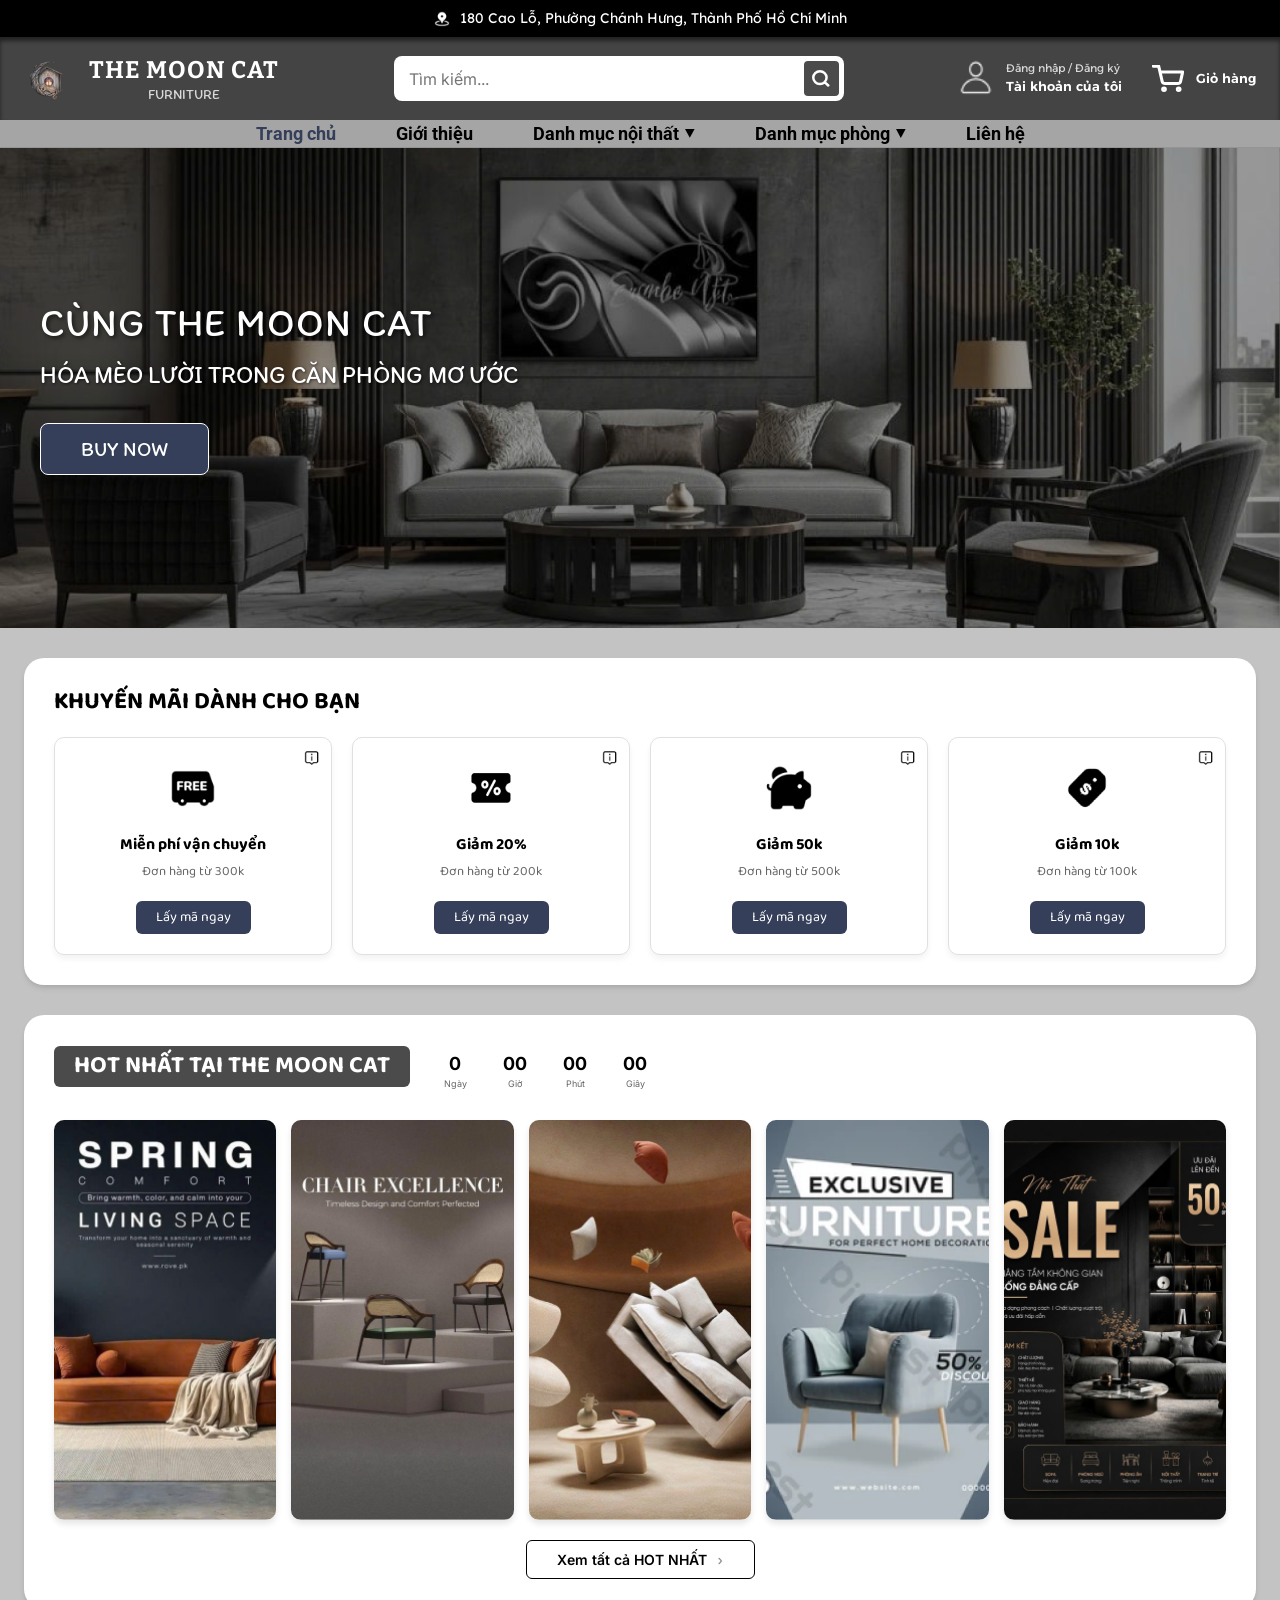
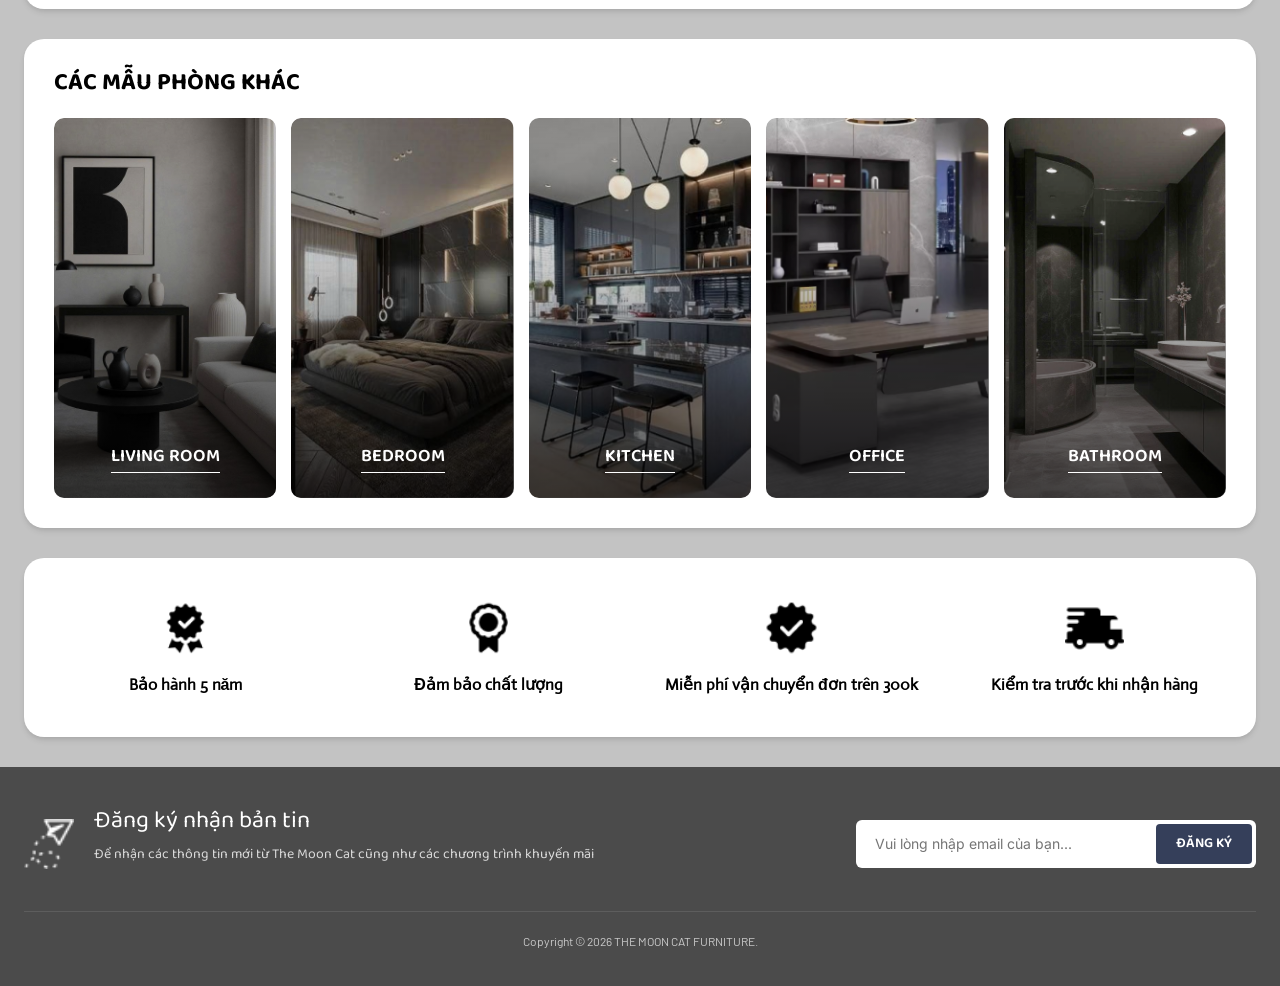
==== index.html @ 94c64405 "update" ====
<!DOCTYPE html>
<html lang="en">

<head>
    <meta charset="UTF-8">
    <meta name="viewport" content="width=device-width, initial-scale=1.0">
    <title>The Moon Cat Furniture</title>
    <link href="https://fonts.googleapis.com/css?family=Inter|Roboto&display=swap" rel="stylesheet">

    <link href="css/bootstrap.min.css" rel="stylesheet">
    <link rel="stylesheet" href="css/style.css">
    <link rel="stylesheet" href="css/desktop.css" media="screen and (min-width: 601px)">
    <link rel="stylesheet" href="css/mobile.css" media="screen and (max-width: 600px)">
</head>

<body>
    <!-- Thanh địa chỉ trên cùng -->
    <div class="top-bar" id="top-bar">
        <div class="container">
            <img src="images/place-marker-81.png" alt="location">
            <span>180 Cao Lỗ, Phường Chánh Hưng, Thành Phố Hồ Chí Minh</span>
        </div>
    </div>
    <!-- Header -->
    <header class="header" id="header">
        <div class="container header-wrap">
            <a href="index.html" class="logo" id="logo-link">
                <img src="images/logo-84.png" alt="The Moon Cat Furniture Logo">
                <div class="logo-text">
                    <span class="brand-name">THE MOON CAT</span>
                    <span class="brand-sub">FURNITURE</span>
                </div>
            </a>
            <!-- Thanh tìm kiếm -->
            <div class="search-bar" id="search-bar">
                <input type="text" placeholder="Tìm kiếm...">
                <button type="submit" aria-label="Search">
                    <img src="images/icon-94.svg" alt="search">
                </button>
            </div>
            <!-- Khối chức năng (Tài khoản & Giỏ hàng) -->
            <div class="header-actions">
                <!-- Tài khoản -->
                <a href="account.html" class="action-item user-btn" id="account-link">
                    <img src="images/user-99.png" alt="user">
                    <div class="action-text">
                        <span class="sub-text">Đăng nhập / Đăng ký</span>
                        <span class="main-text">Tài khoản của tôi</span>
                    </div>
                </a>
                <!-- Giỏ hàng -->
                <a href="shoppingCart.html" class="action-item cart-btn" id="cart-link">
                    <div class="cart-icon-wrap">
                        <img src="images/icon-105.svg" alt="cart">
                    </div>
                    <div class="action-text">
                        <span class="main-text">Giỏ hàng</span>
                    </div>
                </a>
            </div>
        </div>
    </header>

    <!-- Menu -->
    <nav class="nav-bar" id="nav-bar">
        <div class="container nav-wrap">
            <button class="menu-toggle d-md-none" type="button" data-bs-toggle="collapse" data-bs-target="#mainNavMenu">
                <span class="bar"></span>
                <span class="bar"></span>
                <span class="bar"></span>
            </button>

            <div class="collapse navbar-collapse" id="mainNavMenu">
                <ul class="nav-links">
                    <li><a href="index.html" class="active">Trang chủ</a></li>
                    <li><a href="aboutUs.html">Giới thiệu</a></li>

                    <li class="has-dropdown">
                        <a href="#">Danh mục nội thất <img src="images/polygon-1-156.svg" alt="arrow"
                                class="arrow-icon"></a>
                        <ul class="dropdown-menu">
                            <li><a href="product-Lamp.html">Đèn trang trí</a></li>
                            <li><a href="product-Lamp.html">Bàn ghế & Sofa</a></li>
                            <li><a href="product-Lamp.html">Giường ngủ</a></li>
                            <li><a href="product-Lamp.html">Tủ quần áo</a></li>
                        </ul>
                    </li>

                    <li class="has-dropdown">
                        <a href="#">Danh mục phòng <img src="images/polygon-2-158.svg" alt="arrow"
                                class="arrow-icon"></a>
                        <ul class="dropdown-menu">
                            <li><a href="livingroom.html">Phòng khách</a></li>
                            <li><a href="bedroom.html">Phòng ngủ</a></li>
                            <li><a href="kitchen.html">Phòng bếp</a></li>
                        </ul>
                    </li>
                    <li><a href="contactUs.html">Liên hệ</a></li>
                </ul>
            </div>
        </div>
    </nav>

    <!-- Main Content -->
    <main>
        <!-- Hero Banner -->
        <section class="hero-banner" id="hero-banner">
            <img src="images/image-34.png" alt="Cozy Living Room Banner" class="hero-img">
            <div class="hero-overlay">
                <div class="hero-content">
                    <h1>CÙNG THE MOON CAT</h1>
                    <p>HÓA MÈO LƯỜI TRONG CĂN PHÒNG MƠ ƯỚC</p>
                    <a href="livingroom.html" class="buy-btn">BUY NOW</a>
                </div>
            </div>
        </section>

        <div class="container">
            <!-- Danh sách vourcher -->
            <section class="vouchers-section" id="vouchers-section">
                <h2 class="section-title">KHUYẾN MÃI DÀNH CHO BẠN</h2>
                <div class="vouchers-grid">
                    <!-- Voucher 1 -->
                    <div class="voucher-card">
                        <img src="images/info-popup-50.png" alt="info" class="voucher-info-icon">
                        <div class="voucher-icon-wrap">
                            <img src="images/free-shipping-53.png" alt="Free Shipping">
                        </div>
                        <span class="voucher-title">Miễn phí vận chuyển</span>
                        <span class="voucher-desc">Đơn hàng từ 300k</span>
                        <button class="voucher-btn">Lấy mã ngay</button>
                    </div>
                    <!-- Voucher 2 -->
                    <div class="voucher-card">
                        <img src="images/info-popup-66.png" alt="info" class="voucher-info-icon">
                        <div class="voucher-icon-wrap">
                            <img src="images/voucher-69.png" alt="Voucher 20%">
                        </div>
                        <span class="voucher-title">Giảm 20%</span>
                        <span class="voucher-desc">Đơn hàng từ 200k</span>
                        <button class="voucher-btn">Lấy mã ngay</button>
                    </div>
                    <!-- Voucher 3 -->
                    <div class="voucher-card">
                        <img src="images/info-popup-58.png" alt="info" class="voucher-info-icon">
                        <div class="voucher-icon-wrap">
                            <img src="images/money-box-61.png" alt="Voucher 50k">
                        </div>
                        <span class="voucher-title">Giảm 50k</span>
                        <span class="voucher-desc">Đơn hàng từ 500k</span>
                        <button class="voucher-btn">Lấy mã ngay</button>
                    </div>
                    <!-- Voucher 4 -->
                    <div class="voucher-card">
                        <img src="images/info-popup-74.png" alt="info" class="voucher-info-icon">
                        <div class="voucher-icon-wrap">
                            <img src="images/price-tag-usd-77.png" alt="Voucher 10k">
                        </div>
                        <span class="voucher-title">Giảm 10k</span>
                        <span class="voucher-desc">Đơn hàng từ 100k</span>
                        <button class="voucher-btn">Lấy mã ngay</button>
                    </div>
                </div>
            </section>

            <!-- Danh sách sản phẩm hot -->
            <section class="hot-products-section" id="hot-products-section">
                <div class="hot-products-header">
                    <div class="hot-title-wrap">
                        <h2>HOT NHẤT TẠI THE MOON CAT</h2>
                        <div class="countdown-timer">
                            <div class="countdown-box">
                                <span class="num">0</span>
                                <span class="label">Ngày</span>
                            </div>
                            <div class="countdown-box">
                                <span class="num">00</span>
                                <span class="label">Giờ</span>
                            </div>
                            <div class="countdown-box">
                                <span class="num">00</span>
                                <span class="label">Phút</span>
                            </div>
                            <div class="countdown-box">
                                <span class="num">00</span>
                                <span class="label">Giây</span>
                            </div>
                        </div>
                    </div>
                    <div class="hot-nav-arrows">
                        <img src="images/forward-button-10.png" alt="Prev" class="hot-prev">
                        <img src="images/forward-button-11.png" alt="Next" class="hot-next">
                    </div>
                </div>

                <div class="hot-carousel">
                    <div class="hot-card"><img src="images/image-4.png" alt="Hot Product 1"></div>
                    <div class="hot-card"><img src="images/image-5.png" alt="Hot Product 2"></div>
                    <div class="hot-card"><img src="images/image-6.png" alt="Hot Product 3"></div>
                    <div class="hot-card"><img src="images/image-7.png" alt="Hot Product 4"></div>
                    <div class="hot-card"><img src="images/image-8.png" alt="Hot Product 5"></div>
                </div>

                <a href="livingroom.html" class="xem-tat-ca-btn">
                    Xem tất cả HOT NHẤT <img src="images/chevron-right-31.png" alt="Arrow"
                        style="display:inline; width:8px; vertical-align:middle; margin-left:5px;">
                </a>
            </section>

            <!-- Danh sách ROOM -->
            <section class="rooms-section" id="rooms-section">
                <h2 class="section-title">CÁC MẪU PHÒNG KHÁC</h2>
                <div class="rooms-grid">
                    <a href="livingroom.html" class="room-card">
                        <img src="images/image-119.png" alt="Living Room">
                        <div class="room-overlay"><span>LIVING ROOM</span></div>
                    </a>
                    <a href="livingroom.html" class="room-card">
                        <img src="images/image-122.png" alt="Bedroom">
                        <div class="room-overlay"><span>BEDROOM</span></div>
                    </a>
                    <a href="livingroom.html" class="room-card">
                        <img src="images/image-125.png" alt="Kitchen">
                        <div class="room-overlay"><span>KITCHEN</span></div>
                    </a>
                    <a href="livingroom.html" class="room-card">
                        <img src="images/image-128.png" alt="Office">
                        <div class="room-overlay"><span>OFFICE</span></div>
                    </a>
                    <a href="livingroom.html" class="room-card">
                        <img src="images/image-131.png" alt="Bathroom">
                        <div class="room-overlay"><span>BATHROOM</span></div>
                    </a>
                </div>
            </section>

            <!-- Services Bar -->
            <section class="services-bar" id="services-bar">
                <div class="services-wrap">
                    <div class="service-item">
                        <img src="images/guarantee-137.png" alt="Guarantee">
                        <span>Bảo hành 5 năm</span>
                    </div>
                    <div class="service-item">
                        <img src="images/prize-147.png" alt="Quality">
                        <span>Đảm bảo chất lượng</span>
                    </div>
                    <div class="service-item">
                        <img src="images/approval-140.png" alt="Shipping">
                        <span>Miễn phí vận chuyển đơn trên 300k</span>
                    </div>
                    <div class="service-item">
                        <img src="images/in-transit-144.png" alt="Inspection">
                        <span>Kiểm tra trước khi nhận hàng</span>
                    </div>
                </div>
            </section>
        </div>
    </main>

    <!-- Footer -->
    <footer class="footer" id="footer">
        <div class="container">
            <div class="footer-top">
                <div class="newsletter-info">
                    <img src="images/paper-plane-109.png" alt="Newsletter">
                    <div class="newsletter-text">
                        <h3>Đăng ký nhận bản tin</h3>
                        <p>Để nhận các thông tin mới từ The Moon Cat cũng như các chương trình khuyến mãi</p>
                    </div>
                </div>
                <div class="newsletter-form">
                    <input type="email" placeholder="Vui lòng nhập email của bạn...">
                    <button type="submit">ĐĂNG KÝ</button>
                </div>
            </div>
            <div class="footer-bottom">
                <p>Copyright © 2026 THE MOON CAT FURNITURE.</p>
            </div>
        </div>
    </footer>




    <!-- Liên kết javascript -->
    <script src="js/bootstrap.bundle.min.js"></script>
    <script src="js/script.js"></script>
</body>

</html>
---- css/style.css ----
@import url('https://fonts.googleapis.com/css2?family=ABeeZee&family=Actor&family=Alexandria&family=Baloo+2:wght@400;700&family=Baloo+Bhai+2&family=Barlow&family=Bitter:wght@400;700&family=Inder&family=Inria+Serif:wght@400;700&family=Inter:wght@300;400;600;700&family=Itim&family=Lexend+Deca&family=Playball&family=Poltawski+Nowy:wght@400;500;700&family=Roboto:wght@300;400;700&family=Dancing+Script:wght@400;700&display=swap');

/* Tạo biến toàn cục */
:root { 
  --font-family-baloo-2: 'Baloo 2', sans-serif;
  --font-family-inter: 'Inter', sans-serif;
  --font-family-itim: 'Itim', sans-serif;
  --font-family-lexend-deca: 'Lexend Deca', sans-serif;
  --font-family-cherry-bomb: 'Cherry Bomb', 'Itim', cursive;
  --font-family-bitter: 'Bitter', sans-serif;
  --font-family-abeezee: 'ABeeZee', sans-serif;
  --font-family-alexandria: 'Alexandria', sans-serif;
  --font-family-baloo-bhai-2: 'Baloo Bhai 2', sans-serif;
  --font-family-barlow: 'Barlow', sans-serif;
  --font-family-actor: 'Actor', sans-serif;
  --font-family-roboto: 'Roboto', sans-serif;
  --font-family-inria-serif: 'Inria Serif', sans-serif;
  --font-family-playball: 'Playball', 'Dancing Script', 'Itim', cursive;
  --font-family-poltawski-nowy: 'Poltawski Nowy', 'Inria Serif', serif;
  --font-family-inder: 'Inder', sans-serif;
  --font-family-mv-boli: 'MV Boli', 'Itim', cursive;

    /* Bảng màu nền */
  --bg-main: #c3c3c3;        /* Nền chính của toàn trang */
  --bg-white: #f2f2f2;       /* Nền các khối nội dung, thẻ card */
  --bg-header: #454444;      /* Nền thanh đầu trang */
  --bg-nav: #a5a5a5;         /* Nền thanh menu*/
  --bg-footer: #4b4b4b;      /* Nền chân trang */

  /* Màu chữ */
  --color-white: rgba(255, 255, 255, 1); /* Chữ màu trắng */
  --color-black: rgba(0, 0, 0, 1);       /* Chữ màu đen */
  --color-accent: #353f5a;   /* Màu chữ khi nhấn */
  --color-text: #333333;     /* Màu chữ mặc định */

  /* Độ bo góc */
  --radius-lg: 30px;         /* Bo góc lớn cho các khối bọc ngoài hoặc banner */
  --radius-md: 20px;         /* Bo góc vừa cho các mục sản phẩm */
  --radius-sm: 10px;         /* Bo góc nhỏ cho nút bấm (Button) */

  /* Hiệu ứng đổ bóng */
  --shadow-sm: 0 4px 6px -1px rgba(0, 0, 0, 0.1), 0 2px 4px -1px rgba(0, 0, 0, 0.06);    /* Đổ bóng nhẹ */
  --shadow-md: 0 10px 15px -3px rgba(0, 0, 0, 0.1), 0 4px 6px -2px rgba(0, 0, 0, 0.05);  /* Đổ bóng rõ hơn */
}

/* Cấu hình bố cục toàn cục */
* {
  margin: 0;
  padding: 0;
  box-sizing: border-box;
}

body {
  width: 100%;
  min-height: 100vh;
  overflow-x: hidden;
  font-family: var(--font-family-inter);
  background-color: var(--bg-main);
  color: var(--text-color);
  line-height: 1.5;
}

.container {
  max-width: 1440px;
  margin: 0 auto;
  padding-left: 24px;
  padding-right: 24px;
}

a {
  text-decoration: none;
  color: inherit;
  transition: all 0.3s ease;
}

img {
  max-width: 100%;
  height: auto;
  display: block;
}

button, input, textarea {
  font-family: inherit;
  border: none;
  outline: none;
}
---- css/desktop.css ----
/* ÁP DỤNG CHO MÀN HÌNH MÁY TÍNH (TỪ 601PX TRỞ LÊN) */
    /* Thanh địa chỉ trên cùng */
.top-bar {
    background-color: #000000;
    color: #ffffff;
    padding: 8px 0;
    font-size: 14px;
    font-family: var(--font-family-lexend-deca);
}

.top-bar .container {
    display: flex;
    justify-content: center;
    align-items: center;
    gap: 10px;
}

.top-bar img {
    width: 16px;
    height: auto;
}

    /* Header */
.header {
    background-color: var(--bg-header);
    color: #ffffff;
    padding: 15px 0;
    box-shadow: inset 0px 4px 4px rgba(0, 0, 0, 0.5);
}

.header-wrap {
    display: flex;
    justify-content: space-between;
    align-items: center;
    gap: 20px;
}

.logo {
    display: flex;
    align-items: center;
    gap: 15px;
}

.logo img {
    height: 50px;
    width: auto;
}

.logo-text {
    display: flex;
    flex-direction: column;
}

.brand-name {
    font-family: var(--font-family-bitter);
    font-weight: 700;
    font-size: 24px;
    letter-spacing: 1px;
}

.brand-sub {
    display: block;
    text-align: center;
    font-family: var(--font-family-cherry-bomb);
    font-size: 14px;
    opacity: 0.8;
    margin-top: -4px;
}

    /* Thanh tìm kiếm */
.search-bar {
    display: flex;
    align-items: center;
    background-color: #ffffff;
    border-radius: 8px;
    padding: 2px 5px 2px 15px;
    width: 100%;
    max-width: 450px;
    height: 45px;
}

.search-bar input {
    flex-grow: 1;
    font-size: 16px;
    color: #333333;
}

.search-bar button {
    background-color: #4b4b4b;
    width: 35px;
    height: 35px;
    border-radius: 4px;
    display: flex;
    justify-content: center;
    align-items: center;
    cursor: pointer;
    transition: background-color 0.2s;
}

.search-bar button:hover {
    background-color: #333333;
}

.search-bar button img {
    width: 18px;
}

    /* Khối chức năng (Tài khoản & Giỏ hàng) */
.header-actions {
    display: flex;
    align-items: center;
    gap: 30px;
}

.action-item {
    display: flex;
    align-items: center;
    gap: 12px;
}

.action-item img {
    width: 36px;
    height: auto;
}

.action-text {
    display: flex;
    flex-direction: column;
}

.action-text .sub-text {
    font-family: var(--font-family-alexandria);
    font-size: 11px;
    opacity: 0.8;
}

.action-text .main-text {
    font-family: var(--font-family-alexandria);
    font-weight: 600;
    font-size: 13px;
}

.cart-icon-wrap {
    position: relative;
}

.cart-icon-wrap img {
    width: 32px;
}

    /* Menu */
.menu-toggle {
    display: none !important;
}
.navbar-collapse {
    display: flex !important;
    justify-content: center !important; 
    width: 100%;
}

.nav-bar {
    background-color: var(--bg-nav);
    box-shadow: 0px 4px 4px rgba(0, 0, 0, 0.25);
    border-bottom: 1px solid rgba(0, 0, 0, 0.1);
}

.nav-wrap {
    display: flex;
    justify-content: center; 
    align-items: center;
    padding: 0 !important;
}

.nav-links {
    display: flex !important; 
    flex-direction: row;     
    gap: 60px;                
    list-style: none;
    margin: 0;
    padding: 0;
}

.nav-links li {
    display: flex;
    align-items: center; 
}

.nav-links li a {
    font-family: var(--font-family-roboto);
    font-weight: 700;
    font-size: 18px;
    color: #000000;
    display: flex;
    justify-content: center;
    align-items: center;
    gap: 6px;
    padding: 0;
    text-decoration: none;
}

.nav-links li a:hover, .nav-links li a.active {
    color: var(--color-accent);
}

.arrow-icon {
    width: 10px;
    height: auto;
    transition: transform 0.3s;
}
    /* Menu con */
.dropdown-menu {
    position: absolute;
    top: 100%;
    left: 0;
    background-color: #ffffff;
    box-shadow: 0px 8px 16px rgba(0, 0, 0, 0.15);
    list-style: none;
    min-width: 200px;
    padding: 10px 0;
    margin: 0;
    display: block;
    opacity: 0;
    visibility: hidden;
    transition: all 0.2s ease-in-out;
    z-index: 999;
}

.dropdown-menu li {
    width: 100%;
    border-bottom: none;
}

.dropdown-menu li a {
    font-size: 14px;
    font-weight: 600;
    color: #444444;
    padding: 10px 20px;
    display: block;
    justify-content: flex-start;
}

.dropdown-menu li a:hover {
    background-color: #f5f5f5;
    color: var(--color-accent);
}

.has-dropdown {
    position: relative; 
}

.has-dropdown:hover .dropdown-menu {
    opacity: 1;
    visibility: visible;
    margin-top: 5px;
}

.has-dropdown:hover .arrow-icon {
    transform: rotate(180deg);
}

    /* Dịch vụ */
.services-bar {
  background-color: #ffffff;
  padding: 30px 20px;
  border-radius: var(--radius-md);
  margin-top: 30px;
  margin-bottom: 30px;
  box-shadow: var(--shadow-sm);
}

.services-wrap {
  display: grid;
  grid-template-columns: repeat(4, 1fr);
  gap: 20px;
  text-align: center;
}

.service-item {
  display: flex;
  flex-direction: column;
  align-items: center;
  gap: 15px;
  padding: 10px;
}

.service-item img {
  height: 60px;
  width: auto;
}

.service-item span {
  font-family: var(--font-family-actor);
  font-size: 16px;
  font-weight: 600;
  color: #000000;
}

    /* Footer */
.footer {
  background-color: var(--bg-footer);
  color: #ffffff;
  padding: 40px 0 20px;
  margin-top: auto;
}

.footer-top {
  display: flex;
  justify-content: space-between;
  align-items: center;
  gap: 40px;
  padding-bottom: 30px;
  border-bottom: 1px solid rgba(255, 255, 255, 0.1);
}

.newsletter-info {
  display: flex;
  align-items: center;
  gap: 20px;
  max-width: 60%;
}

.newsletter-info img {
  width: 50px;
  height: auto;
}

.newsletter-text h3 {
  font-family: var(--font-family-baloo-bhai-2);
  font-size: 24px;
  font-weight: normal;
}

.newsletter-text p {
  font-family: var(--font-family-baloo-bhai-2);
  font-size: 14px;
  opacity: 0.8;
}

.newsletter-form {
  display: flex;
  background-color: #ffffff;
  border-radius: 6px;
  padding: 4px;
  width: 100%;
  max-width: 400px;
  height: 48px;
}

.newsletter-form input {
  flex-grow: 1;
  padding-left: 15px;
  font-size: 14px;
  color: #000000;
  border-radius: 4px;
}

.newsletter-form button {
  background-color: var(--color-accent);
  color: #ffffff;
  padding: 0 20px;
  font-family: var(--font-family-baloo-bhai-2);
  font-size: 14px;
  font-weight: 600;
  border-radius: 4px;
  cursor: pointer;
  transition: background-color 0.2s;
}

.newsletter-form button:hover {
  background-color: #262e42;
}

.footer-bottom {
  text-align: center;
  padding-top: 20px;
}

.footer-bottom p {
  font-family: var(--font-family-barlow);
  font-size: 12px;
  opacity: 0.7;
}

.hero-banner {
  position: relative;
  width: 100%;
  height: 480px;
  border-radius: 0;
  overflow: hidden;
  margin-bottom: 30px;
}

.hero-img {
  width: 100%;
  height: 100%;
  object-fit: cover;
}

.hero-overlay {
  position: absolute;
  top: 0;
  left: 0;
  width: 100%;
  height: 100%;
  background: rgba(0, 0, 0, 0.4);
  display: flex;
  align-items: center;
  padding: 40px;
}

.hero-content {
  max-width: 600px;
  color: #ffffff;
}

.hero-content h1 {
  font-family: var(--font-family-mv-boli);
  font-size: 38px;
  font-weight: normal;
  letter-spacing: 1px;
  margin-bottom: 10px;
  text-shadow: 2px 2px 4px rgba(0,0,0,0.6);
}

.hero-content p {
  font-family: var(--font-family-mv-boli);
  font-size: 24px;
  margin-bottom: 30px;
  text-shadow: 1px 1px 3px rgba(0,0,0,0.6);
}

.buy-btn {
  display: inline-block;
  background-color: var(--color-accent);
  color: #ffffff;
  font-family: var(--font-family-itim);
  font-size: 20px;
  padding: 10px 40px;
  border: 1px solid #ffffff;
  border-radius: 8px;
  cursor: pointer;
}

.buy-btn:hover {
  background-color: #262e42;
}

/* Slider buttons */
.slide-prev, .slide-next {
  position: absolute;
  top: 50%;
  transform: translateY(-50%);
  width: 50px;
  height: 50px;
  background: rgba(0, 0, 0, 0.5);
  border-radius: 50%;
  display: flex;
  justify-content: center;
  align-items: center;
  cursor: pointer;
  transition: background 0.3s;
}

.slide-prev:hover, .slide-next:hover {
  background: rgba(0, 0, 0, 0.8);
}

.slide-prev { left: 20px; }
.slide-next { right: 20px; }

.slide-prev img, .slide-next img {
  width: 24px;
}

/* Vouchers section */
.vouchers-section {
  background-color: #ffffff;
  border-radius: var(--radius-md);
  padding: 30px;
  margin-bottom: 30px;
  box-shadow: var(--shadow-sm);
}

.section-title {
  font-family: var(--font-family-baloo-2);
  font-size: 24px;
  font-weight: 700;
  color: #000000;
  margin-bottom: 20px;
}

.vouchers-grid {
  display: grid;
  grid-template-columns: repeat(4, 1fr);
  gap: 20px;
}

.voucher-card {
  background: #ffffff;
  border: 1px solid #e0e0e0;
  border-radius: 10px;
  padding: 20px;
  display: flex;
  flex-direction: column;
  align-items: center;
  text-align: center;
  box-shadow: 0 4px 6px rgba(0,0,0,0.05);
  position: relative;
  transition: transform 0.2s, box-shadow 0.2s;
}

.voucher-card:hover {
  transform: translateY(-5px);
  box-shadow: var(--shadow-md);
}

.voucher-icon-wrap {
  width: 60px;
  height: 60px;
  margin-bottom: 15px;
  display: flex;
  justify-content: center;
  align-items: center;
}

.voucher-icon-wrap img {
  max-height: 100%;
}

.voucher-title {
  font-family: var(--font-family-baloo-2);
  font-weight: 700;
  font-size: 16px;
  color: #000000;
  margin-bottom: 5px;
}

.voucher-desc {
  font-family: var(--font-family-baloo-2);
  font-size: 13px;
  color: #666;
  margin-bottom: 20px;
}

.voucher-btn {
  background-color: var(--color-accent);
  color: #ffffff;
  font-family: var(--font-family-baloo-2);
  font-size: 14px;
  padding: 6px 20px;
  border-radius: 6px;
  cursor: pointer;
  margin-top: auto;
}

.voucher-btn:hover {
  background-color: #262e42;
}

.voucher-info-icon {
  position: absolute;
  top: 10px;
  right: 10px;
  width: 18px;
  cursor: pointer;
}

/* Hot Products Section */
.hot-products-section {
  background-color: #ffffff;
  border-radius: var(--radius-md);
  padding: 30px;
  margin-bottom: 30px;
  box-shadow: var(--shadow-sm);
}

.hot-products-header {
  display: flex;
  justify-content: space-between;
  align-items: center;
  flex-wrap: wrap;
  gap: 15px;
  margin-bottom: 25px;
}

.hot-title-wrap {
  display: flex;
  align-items: center;
  gap: 20px;
  flex-wrap: wrap;
}

.hot-title-wrap h2 {
  font-family: var(--font-family-baloo-2);
  font-size: 24px;
  font-weight: 700;
  color: #ffffff;
  background-color: #4b4b4b;
  padding: 6px 20px;
  border-radius: 6px;
}

/* Countdown Timer */
.countdown-timer {
  display: flex;
  gap: 10px;
}

.countdown-box {
  background-color: #ffffff;
  border: 1px solid var(--text-rgb-195-195-195);
  border-radius: 4px;
  width: 50px;
  height: 50px;
  display: flex;
  flex-direction: column;
  justify-content: center;
  align-items: center;
}

.countdown-box .num {
  font-family: var(--font-family-inter);
  font-weight: 700;
  font-size: 18px;
  color: #000000;
}

.countdown-box .label {
  font-family: var(--font-family-inter);
  font-size: 9px;
  color: #666;
}

.hot-nav-arrows {
  display: flex;
  gap: 10px;
}

.hot-nav-arrows img {
  width: 32px;
  cursor: pointer;
  opacity: 0.8;
}

.hot-nav-arrows img:hover {
  opacity: 1;
}

.hot-carousel {
  display: grid;
  grid-template-columns: repeat(5, 1fr);
  gap: 15px;
  margin-bottom: 20px;
}

.hot-card {
  border-radius: var(--radius-sm);
  overflow: hidden;
  box-shadow: 0 4px 6px rgba(0,0,0,0.1);
  transition: transform 0.3s;
}

.hot-card:hover {
  transform: scale(1.03);
}

.hot-card img {
  width: 100%;
  height: 400px;
  object-fit: cover;
}

.xem-tat-ca-btn {
  display: block;
  width: fit-content;
  margin: 15px auto 0;
  background-color: #ffffff;
  border: 1px solid #000000;
  color: #000000;
  padding: 8px 30px;
  border-radius: 6px;
  font-family: var(--font-family-inter);
  font-size: 14px;
  font-weight: 600;
  text-align: center;
}

.xem-tat-ca-btn:hover {
  background-color: #f2f2f2;
}

/* Rooms Templates Section */
.rooms-section {
  background-color: #ffffff;
  border-radius: var(--radius-md);
  padding: 30px;
  margin-bottom: 30px;
  box-shadow: var(--shadow-sm);
}

.rooms-grid {
  display: grid;
  grid-template-columns: repeat(5, 1fr);
  gap: 15px;
}

.room-card {
  position: relative;
  border-radius: var(--radius-sm);
  overflow: hidden;
  height: 380px;
}

.room-card img {
  width: 100%;
  height: 100%;
  object-fit: cover;
  transition: transform 0.5s;
}

.room-card:hover img {
  transform: scale(1.1);
}

.room-card .room-overlay {
  position: absolute;
  top: 0;
  left: 0;
  width: 100%;
  height: 100%;
  background: linear-gradient(to top, rgba(0,0,0,0.7) 0%, rgba(0,0,0,0.2) 60%, rgba(0,0,0,0) 100%);
  display: flex;
  justify-content: center;
  align-items: flex-end;
  padding-bottom: 25px;
}

.room-card span {
  font-family: var(--font-family-baloo-bhai-2);
  font-weight: 600;
  font-size: 18px;
  color: #ffffff;
  border-bottom: 1px solid #ffffff;
  padding-bottom: 2px;
}


/* ==========================================================================
   ABOUT US PAGE STYLES
   ========================================================================== */

.about-banner {
  background-color: #242424;
  color: #ffffff;
  text-align: center;
  padding: 40px 20px;
  margin-bottom: 30px;
  box-shadow: var(--shadow-sm);
}

.about-banner h1 {
  font-family: var(--font-family-inria-serif);
  font-size: 40px;
  font-weight: 700;
  margin-bottom: 5px;
}

.about-banner p {
  font-family: var(--font-family-playball);
  font-size: 24px;
  opacity: 0.9;
}

/* Common Section Wrapper for pages */
.white-section {
  background-color: #ffffff;
  border-radius: var(--radius-lg);
  padding: 40px;
  margin-bottom: 30px;
  box-shadow: var(--shadow-sm);
}

.section-line-title {
  font-family: var(--font-family-poltawski-nowy);
  font-weight: 500;
  font-size: 28px;
  margin-bottom: 10px;
  color: #000000;
}

.underline-bar {
  height: 5px;
  width: 150px;
  background-color: #242424;
  margin-bottom: 30px;
}

/* Brand Story block */
.story-block {
  display: grid;
  grid-template-columns: 1.2fr 0.8fr;
  gap: 40px;
  align-items: center;
}

.story-text {
  font-family: var(--font-family-poltawski-nowy);
  font-size: 16px;
  line-height: 1.7;
  color: #333333;
  text-align: justify;
}

.story-img img {
  border-radius: 20px;
  box-shadow: var(--shadow-md);
  width: 100%;
}

/* Quote highlight */
.highlight-quote {
  background: rgba(242, 242, 242, 0.95);
  border: 2px solid #242424;
  padding: 25px 40px;
  margin: 30px 0;
  text-align: center;
  border-radius: var(--radius-sm);
}

.highlight-quote p {
  font-family: var(--font-family-playball);
  font-size: 24px;
  color: #000000;
  line-height: 1.4;
}

/* Core Values block */
.values-grid {
  display: grid;
  grid-template-columns: repeat(3, 1fr);
  gap: 25px;
}

.value-card {
  background-color: #f2f2f2;
  border-radius: 15px;
  padding: 30px 20px;
  text-align: justify;
  box-shadow: var(--shadow-sm);
}

.value-card h3 {
  font-family: var(--font-family-poltawski-nowy);
  font-weight: 700;
  font-size: 18px;
  margin-bottom: 15px;
  text-align: center;
}

.value-card p {
  font-family: var(--font-family-poltawski-nowy);
  font-size: 14px;
  line-height: 1.6;
}

/* Inspiring Spaces rows */
.spaces-description {
  font-family: var(--font-family-poltawski-nowy);
  font-size: 16px;
  margin-bottom: 30px;
}

.space-row {
  display: grid;
  grid-template-columns: 1fr 1fr;
  gap: 40px;
  align-items: center;
  margin-bottom: 40px;
}

.space-row:last-child {
  margin-bottom: 0;
}

.space-row.reverse {
  direction: rtl;
}

.space-row.reverse .space-desc-card {
  direction: ltr;
}

.space-desc-card {
  background-color: #f2f2f2;
  border-radius: 15px;
  padding: 30px;
  height: 100%;
  display: flex;
  flex-direction: column;
  justify-content: center;
}

.space-desc-card h3 {
  font-family: var(--font-family-poltawski-nowy);
  font-weight: 700;
  font-size: 20px;
  margin-bottom: 15px;
}

.space-desc-card p {
  font-family: var(--font-family-poltawski-nowy);
  font-size: 14px;
  line-height: 1.6;
}

.space-img img {
  border-radius: 20px;
  width: 100%;
  height: 250px;
  object-fit: cover;
  box-shadow: var(--shadow-sm);
}


/* ==========================================================================
   ACCOUNT PAGE STYLES
   ========================================================================== */

.account-header {
  display: flex;
  flex-direction: column;
  align-items: center;
  margin: 30px 0;
}

.avatar-circle {
  width: 120px;
  height: 120px;
  border-radius: 50%;
  background-color: #ffffff;
  border: 1px solid #757575;
  display: flex;
  justify-content: center;
  align-items: center;
  margin-bottom: 15px;
  overflow: hidden;
  box-shadow: var(--shadow-sm);
}

.avatar-circle img {
  width: 80px;
  height: 80px;
}

.account-username {
  font-family: var(--font-family-poltawski-nowy);
  font-weight: 700;
  font-size: 24px;
  color: #000000;
}

.dashboard-layout {
  display: grid;
  grid-template-columns: 1fr 1fr;
  gap: 30px;
  align-items: start;
}

.dashboard-card {
  background-color: #ffffff;
  border-radius: var(--radius-lg);
  padding: 35px;
  margin-bottom: 30px;
  box-shadow: var(--shadow-sm);
}

.dashboard-card-title {
  font-family: var(--font-family-poltawski-nowy);
  font-weight: 700;
  font-size: 20px;
  color: #000000;
  margin-bottom: 10px;
}

/* Forms in account details */
.account-form-group {
  margin-top: 25px;
}

.account-field {
  display: flex;
  flex-direction: column;
  margin-bottom: 20px;
}

.account-field label {
  font-family: var(--font-family-poltawski-nowy);
  font-size: 16px;
  margin-bottom: 8px;
  color: #000000;
  font-weight: 500;
}

.input-with-icon {
  position: relative;
  display: flex;
  align-items: center;
}

.input-with-icon input {
  width: 100%;
  height: 48px;
  border: 1px solid #4b4b4b;
  border-radius: 15px;
  padding: 0 50px;
  font-size: 16px;
  color: #000;
}

.input-with-icon .field-icon {
  position: absolute;
  left: 15px;
  width: 22px;
}

.input-with-icon .edit-icon {
  position: absolute;
  right: 15px;
  width: 22px;
  cursor: pointer;
}

/* Membership widget */
.rank-widget {
  display: grid;
  grid-template-columns: 1fr 1fr;
  gap: 20px;
  margin-top: 20px;
}

.rank-box, .spend-box {
  background-color: #ffffff;
  border: 1px solid #4b4b4b;
  border-radius: 15px;
  padding: 20px;
  text-align: center;
  display: flex;
  flex-direction: column;
  justify-content: center;
  align-items: center;
}

.rank-box img {
  width: 50px;
  height: auto;
  margin-bottom: 10px;
}

.rank-box span.title, .spend-box span.title {
  font-family: var(--font-family-poltawski-nowy);
  font-size: 14px;
  color: #666;
}

.rank-box span.value {
  font-family: var(--font-family-poltawski-nowy);
  font-weight: 700;
  font-size: 20px;
  color: #000;
  margin-top: 5px;
}

.spend-box span.value {
  font-family: var(--font-family-poltawski-nowy);
  font-weight: 600;
  font-size: 18px;
  color: #000;
  margin-top: 10px;
}

/* Recent Orders Table */
.view-all-orders {
  font-family: var(--font-family-poltawski-nowy);
  font-size: 13px;
  color: var(--color-accent);
  font-weight: 600;
  float: right;
  margin-top: 5px;
}

.orders-table {
  width: 100%;
  border-collapse: separate;
  border-spacing: 0 12px;
  margin-top: 20px;
}

.orders-table th {
  font-family: var(--font-family-poltawski-nowy);
  font-weight: 600;
  font-size: 14px;
  color: #666;
  text-align: center;
  padding: 0 10px;
}

.orders-table td {
  background-color: #ffffff;
  border-top: 1px solid #4b4b4b;
  border-bottom: 1px solid #4b4b4b;
  padding: 15px 10px;
  font-family: var(--font-family-poltawski-nowy);
  font-size: 13px;
  text-align: center;
  color: #000000;
}

.orders-table td:first-child {
  border-left: 1px solid #4b4b4b;
  border-radius: 15px 0 0 15px;
}

.orders-table td:last-child {
  border-right: 1px solid #4b4b4b;
  border-radius: 0 15px 15px 0;
}

.orders-table td a.details-link {
  color: var(--text-rgb-19-74-241);
  font-weight: 600;
}

/* Account Settings menu */
.settings-menu {
  list-style: none;
  margin-top: 20px;
}

.settings-menu li {
  margin-bottom: 15px;
}

.settings-link {
  display: flex;
  justify-content: space-between;
  align-items: center;
  background-color: #ffffff;
  border: 1px solid #4b4b4b;
  border-radius: 15px;
  padding: 15px 25px;
  font-family: var(--font-family-poltawski-nowy);
  font-size: 15px;
  font-weight: 600;
}

.settings-link:hover {
  background-color: #f9f9f9;
}

.settings-link-left {
  display: flex;
  align-items: center;
  gap: 15px;
}

.settings-link-left img {
  width: 24px;
}

.settings-link .arrow {
  width: 16px;
}


/* ==========================================================================
   PRODUCT PAGES (LAMP & LIVING ROOM) STYLES
   ========================================================================== */

.category-banner {
  position: relative;
  height: 250px;
  margin-bottom: 35px;
  overflow: hidden;
  border-radius: var(--radius-sm);
  box-shadow: var(--shadow-sm);
}

.category-banner img {
  width: 100%;
  height: 100%;
  object-fit: cover;
}

.category-banner-overlay {
  position: absolute;
  top: 0;
  left: 0;
  padding-bottom: 60px;
  width: 100%;
  height: 100%;
  background: rgba(0,0,0,0.45);
  display: flex;
  flex-direction: column;
  justify-content: center;
  align-items: center;

  color: #ffffff;
}
.TAG{
  position:absolute;
  bottom: 0;
  left:0;
  padding-bottom: 15px;
  padding-left: 20px;
}
.category-banner-overlay h1 {
  font-family: var(--font-family-inria-serif);
  font-size: 23px;
  font-weight: 700;
  text-shadow: 2px 2px 4px rgba(0,0,0,0.5);
  margin-bottom: 5px;
  padding:10px;
}

.category-banner-overlay p {
  font-family: var(--font-family-playball);
  font-size: 24px;
  opacity: 0.9;
  text-shadow: 1px 1px 3px rgba(0,0,0,0.5);
}

/* Product list container & Grid */
.products-wrapper {
  background-color: #ffffff;
  border-radius: var(--radius-lg);
  padding: 40px;
  margin-bottom: 30px;
  box-shadow: var(--shadow-sm);
}

.products-grid-3 {
  display: grid;
  grid-template-columns: repeat(3, 1fr);
  gap: 25px;
}

.products-grid-2 {
  display: grid;
  grid-template-columns: repeat(2, 1fr);
  gap: 30px;
}

/* Horizontal style product card (matching Figma screenshot layout) */
.product-card-horizontal {
  background-color: #f2f2f2;
  border-radius: var(--radius-md);
  padding: 20px;
  display: flex;
  gap: 20px;
  box-shadow: var(--shadow-sm);
  transition: transform 0.2s, box-shadow 0.2s;
  height: 100%;
  min-height: 220px;
}

.product-card-horizontal:hover {
  transform: translateY(-3px);
  box-shadow: var(--shadow-md);
}

.prod-img-wrap {
  width: 45%;
  flex-shrink: 0;
  border-radius: 15px;
  overflow: hidden;
  height: 100%;
  min-height: 180px;
}

.prod-img-wrap img {
  width: 100%;
  height: 100%;
  object-fit: cover;
}

.prod-info-wrap {
  display: flex;
  flex-direction: column;
  justify-content: space-between;
  flex-grow: 1;
}

.prod-info-wrap h3 {
  font-family: var(--font-family-inter);
  font-weight: 700;
  font-size: 16px;
  color: #000;
  margin-bottom: 5px;
  line-height: 1.3;
}

.prod-info-wrap p.desc {
  font-family: var(--font-family-inter);
  font-size: 13px;
  color: #555;
  line-height: 1.4;
  margin-bottom: 10px;
  /* limit to 3 lines */
  display: -webkit-box;
  -webkit-line-clamp: 3;
  -webkit-box-orient: vertical;
  overflow: hidden;
}

.prod-footer-row {
  display: flex;
  justify-content: space-between;
  align-items: center;
  margin-top: auto;
}

.prod-footer-row .price {
  font-family: var(--font-family-inter);
  font-weight: 600;
  font-size: 16px;
  color: var(--text-rgb-19-74-241);
}

.add-to-cart-circle {
  width: 36px;
  height: 36px;
  border-radius: 50%;
  background-color: #d9d9d9;
  display: flex;
  justify-content: center;
  align-items: center;
  cursor: pointer;
  font-size: 20px;
  font-weight: bold;
  color: #000;
  transition: background-color 0.2s;
}

.add-to-cart-circle:hover {
  background-color: #c5c5c5;
}

/* Pagination bar style */
.pagination-wrap {
  display: flex;
  justify-content: center;
  align-items: center;
  margin-top: 35px;
}

.pagination {
  background-color: #d9d9d9;
  border-radius: 8px;
  padding: 8px 30px;
  display: flex;
  gap: 15px;
}

.pagination span {
  font-family: var(--font-family-inder);
  font-size: 16px;
  color: #000000;
  cursor: pointer;
}

.pagination span:hover,
.pagination span.active {
  font-weight: bold;
  text-decoration: underline;
}


/* ==========================================================================
   SHOPPING CART PAGE STYLES
   ========================================================================== */

.cart-title-banner {
  background-color: #242424;
  color: #ffffff;
  padding: 25px 40px;
  display: flex;
  justify-content: space-between;
  align-items: center;
  margin-bottom: 30px;
}

.cart-title-left h1 {
  font-family: var(--font-family-poltawski-nowy);
  font-size: 26px;
  font-weight: 700;
}

.cart-title-left p {
  font-family: var(--font-family-playball);
  font-size: 18px;
  opacity: 0.9;
}

.cart-title-right {
  display: flex;
  align-items: center;
  gap: 15px;
}

.cart-title-right .avatar-placeholder {
  width: 45px;
  height: 45px;
  border-radius: 50%;
  background-color: #ffffff;
}

.cart-title-right span {
  font-family: var(--font-family-poltawski-nowy);
  font-size: 18px;
}

.cart-content-wrapper {
  background-color: #ffffff;
  border-radius: var(--radius-lg);
  padding: 35px;
  margin-bottom: 30px;
  box-shadow: var(--shadow-sm);
}

.cart-table {
  width: 100%;
  border-collapse: collapse;
}

.cart-table th {
  font-family: var(--font-family-poltawski-nowy);
  font-size: 16px;
  font-weight: 600;
  color: #000000;
  text-align: left;
  padding-bottom: 15px;
  border-bottom: 1px solid #b3b3b3;
}

.cart-table th.center, .cart-table td.center {
  text-align: center;
}

.cart-table td {
  padding: 20px 0;
  border-bottom: 1px solid #e0e0e0;
}

.cart-product-item {
  display: flex;
  gap: 20px;
  align-items: center;
}

.cart-product-item img {
  width: 90px;
  height: 90px;
  object-fit: cover;
  border-radius: 10px;
}

.cart-product-info h4 {
  font-family: var(--font-family-poltawski-nowy);
  font-weight: 700;
  font-size: 15px;
  margin-bottom: 5px;
}

.cart-product-info p {
  font-family: var(--font-family-poltawski-nowy);
  font-size: 12px;
  color: #666;
  max-width: 400px;
}

.cart-price {
  font-family: var(--font-family-poltawski-nowy);
  font-size: 16px;
  font-weight: 600;
  color: #000;
}

/* Quantity selector */
.quantity-selector {
  display: inline-flex;
  border: 1px solid #b3b3b3;
  border-radius: 5px;
  overflow: hidden;
}

.quantity-selector button {
  background-color: #ffffff;
  width: 32px;
  height: 32px;
  font-size: 18px;
  font-weight: bold;
  cursor: pointer;
}

.quantity-selector button:hover {
  background-color: #f2f2f2;
}

.quantity-selector input {
  width: 40px;
  height: 32px;
  text-align: center;
  font-size: 15px;
  font-weight: bold;
  border-left: 1px solid #b3b3b3;
  border-right: 1px solid #b3b3b3;
}

.cart-actions {
  display: flex;
  justify-content: center;
  align-items: center;
  gap: 15px;
}

.cart-actions img {
  width: 24px;
  cursor: pointer;
}

/* Order Summary Box */
.checkout-panel {
  background-color: #f2f2f2;
  border-radius: 10px;
  padding: 25px;
  display: flex;
  justify-content: space-between;
  align-items: center;
  margin-top: 30px;
  flex-wrap: wrap;
  gap: 20px;
}

.coupon-box {
  display: flex;
  gap: 10px;
  flex-grow: 1;
  max-width: 400px;
}

.coupon-box input {
  background-color: #ffffff;
  border: 1px solid rgba(0,0,0,0.5);
  border-radius: 5px;
  padding: 0 15px;
  height: 45px;
  flex-grow: 1;
  font-size: 14px;
}

.coupon-box button {
  background-color: rgba(36,36,36,0.73);
  color: #ffffff;
  border-radius: 5px;
  padding: 0 25px;
  cursor: pointer;
  font-family: var(--font-family-poltawski-nowy);
  font-weight: 600;
  font-size: 15px;
}

.coupon-box button:hover {
  background-color: rgba(36,36,36,0.9);
}

.checkout-right {
  display: flex;
  align-items: center;
  gap: 40px;
}

.cart-total-box {
  background-color: #ffffff;
  border: 1px solid rgba(0,0,0,0.5);
  border-radius: 5px;
  height: 45px;
  padding: 0 25px;
  display: flex;
  align-items: center;
  font-family: var(--font-family-poltawski-nowy);
  font-size: 16px;
  font-weight: 700;
}

.checkout-btn {
  background-color: #242424;
  color: #ffffff;
  height: 45px;
  padding: 0 35px;
  border-radius: 5px;
  font-family: var(--font-family-poltawski-nowy);
  font-weight: 700;
  font-size: 16px;
  cursor: pointer;
}

.checkout-btn:hover {
  background-color: #000000;
}


/* ==========================================================================
   CONTACT US PAGE STYLES
   ========================================================================== */

.contact-layout {
  display: grid;
  grid-template-columns: 1fr 1fr;
  gap: 30px;
}

.contact-info-card {
  background-color: #9e9e9e;
  border-radius: var(--radius-lg);
  padding: 40px;
  box-shadow: var(--shadow-sm);
  color: #000;
  display: flex;
  flex-direction: column;
  justify-content: space-between;
  gap: 30px;
}

.contact-info-card h2 {
  font-family: var(--font-family-poltawski-nowy);
  font-weight: 700;
  font-size: 24px;
  color: #000;
}

.contact-details-list {
  display: flex;
  flex-direction: column;
  gap: 25px;
}

.contact-detail-item {
  display: flex;
  align-items: center;
  gap: 20px;
}

.contact-detail-item img {
  width: 32px;
  flex-shrink: 0;
}

.contact-detail-item p {
  font-family: var(--font-family-poltawski-nowy);
  font-size: 15px;
  line-height: 1.5;
  font-weight: 500;
}

.contact-map-img {
  border-radius: 20px;
  overflow: hidden;
  box-shadow: var(--shadow-sm);
  width: 100%;
}

.contact-map-img img {
  width: 100%;
  height: 200px;
  object-fit: cover;
}

.contact-form-card {
  background-color: #9e9e9e;
  border-radius: var(--radius-lg);
  padding: 40px;
  box-shadow: var(--shadow-sm);
}

.contact-form-card h2 {
  font-family: var(--font-family-poltawski-nowy);
  font-weight: 700;
  font-size: 24px;
  color: #000;
  margin-bottom: 25px;
}

.contact-form-fields {
  display: flex;
  flex-direction: column;
  gap: 20px;
}

.contact-form-group {
  display: flex;
  flex-direction: column;
  gap: 8px;
}

.contact-form-group label {
  font-family: var(--font-family-poltawski-nowy);
  font-weight: 700;
  font-size: 14px;
  color: #000;
}

.contact-form-group input {
  background-color: #d9d9d9;
  border-radius: 8px;
  height: 48px;
  padding: 0 15px;
  font-size: 15px;
  color: #000;
}

.contact-form-group textarea {
  background-color: #d9d9d9;
  border-radius: 15px;
  padding: 15px;
  height: 120px;
  font-size: 15px;
  color: #000;
  resize: none;
}

.contact-submit-btn {
  background-color: #d9d9d9;
  border: 4px solid #4b4b4b;
  color: #000;
  border-radius: 15px;
  height: 48px;
  font-family: var(--font-family-poltawski-nowy);
  font-weight: 700;
  font-size: 16px;
  cursor: pointer;
  transition: all 0.2s;
  margin-top: 10px;
}

.contact-submit-btn:hover {
  background-color: #4b4b4b;
  color: #fff;
}


/* ==========================================================================
   RESPONSIVE DESIGN (BREAKPOINTS)
   ========================================================================== */

@media (max-width: 1200px) {
  .nav-links {
    gap: 30px;
  }
  .vouchers-grid {
    grid-template-columns: repeat(2, 1fr);
  }
  .hot-carousel {
    grid-template-columns: repeat(3, 1fr);
  }
  .hot-card:nth-child(n+4) {
    display: none;
  }
  .rooms-grid {
    grid-template-columns: repeat(3, 1fr);
  }
  .rooms-grid .room-card:nth-child(n+4) {
    display: none;
  }
  .products-grid-3 {
    grid-template-columns: repeat(2, 1fr);
  }
}

@media (max-width: 992px) {
  .header-wrap {
    flex-direction: column;
    align-items: stretch;
  }
  .search-bar {
    max-width: 100%;
  }
  .header-actions {
    justify-content: space-between;
  }
  .dashboard-layout,
  .story-block,
  .space-row,
  .contact-layout {
    grid-template-columns: 1fr;
    gap: 30px;
  }
  .space-row.reverse {
    direction: ltr;
  }
  .space-img img {
    height: 300px;
  }
  .products-grid-2 {
    grid-template-columns: 1fr;
  }
}

@media (max-width: 768px) {
  .nav-links {
    flex-wrap: wrap;
    gap: 15px 30px;
  }
  .services-wrap {
    grid-template-columns: repeat(2, 1fr);
  }
  .footer-top {
    flex-direction: column;
    align-items: stretch;
    text-align: center;
  }
  .newsletter-info {
    max-width: 100%;
    flex-direction: column;
  }
  .newsletter-form {
    max-width: 100%;
    margin: 0 auto;
  }
  .hero-banner {
    height: 350px;
  }
  .hero-content h1 {
    font-size: 24px;
  }
  .hero-content p {
    font-size: 16px;
  }
  .values-grid {
    grid-template-columns: 1fr;
  }
  .rank-widget {
    grid-template-columns: 1fr;
  }
  .checkout-panel {
    flex-direction: column;
    align-items: stretch;
  }
  .checkout-right {
    flex-direction: column;
    align-items: stretch;
  }
}

@media (max-width: 576px) {
  .services-wrap {
    grid-template-columns: 1fr;
  }
  .vouchers-grid {
    grid-template-columns: 1fr;
  }
  .hot-carousel {
    grid-template-columns: 1fr;
  }
  .hot-card:nth-child(n+3) {
    display: none;
  }
  .rooms-grid {
    grid-template-columns: 1fr;
  }
  .rooms-grid .room-card:nth-child(n+3) {
    display: none;
  }
  .products-grid-3 {
    grid-template-columns: 1fr;
  }
  .product-card-horizontal {
    flex-direction: column;
  }
  .prod-img-wrap {
    width: 100%;
  }
}

/* ==========================================================================
   AUTH PAGES (SIGN-IN & SIGN-UP) LAYOUT
   ========================================================================== */

.auth-page {
  width: 100%;
  min-height: 100vh;
  display: flex;
  justify-content: center;
  align-items: center;
  position: relative;
  background-size: cover;
  background-position: center;
  background-repeat: no-repeat;
  padding: 40px 20px;
}

.auth-page::before {
  content: '';
  position: absolute;
  top: 0;
  left: 0;
  width: 100%;
  height: 100%;
  background: rgba(0, 0, 0, 0.65);
  z-index: 1;
}

.auth-container {
  position: relative;
  z-index: 2;
  width: 100%;
  max-width: 1100px;
  display: grid;
  grid-template-columns: 1.1fr 0.9fr;
  gap: 60px;
  align-items: center;
}

.auth-glass-box {
  background: rgba(255, 255, 255, 0.15);
  backdrop-filter: blur(12px);
  -webkit-backdrop-filter: blur(12px);
  border: 1px solid rgba(255, 255, 255, 0.35);
  border-radius: var(--radius-lg);
  padding: 50px 45px;
  box-shadow: 0 10px 30px rgba(0, 0, 0, 0.3);
  color: #ffffff;
}

.auth-glass-box h2 {
  font-family: var(--font-family-poltawski-nowy);
  font-size: 32px;
  font-weight: 700;
  margin-bottom: 25px;
  color: #ffffff;
  letter-spacing: 0.5px;
}

.auth-form {
  display: flex;
  flex-direction: column;
  gap: 20px;
}

.auth-input-wrap {
  position: relative;
  display: flex;
  align-items: center;
}

.auth-input-wrap input {
  width: 100%;
  height: 48px;
  background-color: rgba(217, 217, 217, 0.85);
  border: 1px solid rgba(255, 255, 255, 0.3);
  border-radius: 20px;
  padding: 0 20px 0 50px;
  font-size: 15px;
  color: #000000;
  font-weight: 500;
}

.auth-input-wrap input::placeholder {
  color: #555555;
  opacity: 0.8;
}

.auth-input-wrap .input-icon {
  position: absolute;
  left: 18px;
  width: 20px;
  opacity: 0.7;
}

.auth-checkbox-wrap {
  display: flex;
  align-items: center;
  gap: 10px;
  font-size: 13px;
  font-family: var(--font-family-inter);
}

.auth-checkbox-wrap input[type="checkbox"] {
  width: 15px;
  height: 15px;
  cursor: pointer;
}

.auth-btn {
  background-color: #000000;
  color: #ffffff;
  height: 48px;
  border-radius: 20px;
  font-family: var(--font-family-poltawski-nowy);
  font-weight: 700;
  font-size: 16px;
  cursor: pointer;
  transition: all 0.2s ease;
  border: 1px solid rgba(255,255,255,0.2);
}

.auth-btn:hover {
  background-color: #222222;
  transform: translateY(-1px);
}

.auth-footer-text {
  font-family: var(--font-family-inter);
  font-size: 13px;
  text-align: center;
  margin-top: 15px;
  opacity: 0.9;
}

.auth-footer-text a {
  color: #ff4d4d;
  font-weight: 700;
}

.auth-footer-text a:hover {
  text-decoration: underline;
}

/* Brand Section style */
.auth-brand-section {
  display: flex;
  flex-direction: column;
  align-items: center;
  text-align: center;
  color: #ffffff;
}

.auth-logo-circle {
  width: 130px;
  height: 130px;
  border-radius: 50%;
  background-color: #ffffff;
  display: flex;
  justify-content: center;
  align-items: center;
  margin-bottom: 25px;
  overflow: hidden;
  box-shadow: 0 4px 15px rgba(0,0,0,0.3);
}

.auth-logo-circle img {
  width: 90px;
  height: auto;
}

.auth-brand-section h1 {
  font-family: var(--font-family-cherry-bomb);
  font-size: 40px;
  font-weight: normal;
  letter-spacing: 1px;
}

.auth-brand-section p {
  font-family: var(--font-family-playball);
  font-size: 26px;
  opacity: 0.95;
  margin-top: 5px;
}
---- css/mobile.css ----
/* ÁP DỤNG CHO MÀN HÌNH ĐIỆN THOẠI (TỪ 600PX TRỞ XUỐNG) */
/* Thanh địa chỉ trên cùng */
.top-bar {
    background-color: #000000;
    color: #ffffff;
    padding: 6px 0;
    font-size: 12px;
    font-family: var(--font-family-lexend-deca);
}

.top-bar .container {
    display: flex;
    justify-content: center;
    align-items: center;
    gap: 8px;
}

.top-bar img {
    width: 14px;
    height: auto;
}

/* Header */
.header {
    background-color: var(--bg-header);
    color: #ffffff;
    padding: 12px 0;
    box-shadow: inset 0px 4px 4px rgba(0, 0, 0, 0.5);
}

.header-wrap {
    display: flex;
    flex-direction: column;
    /* Chuyển từ hàng ngang sang hàng dọc */
    justify-content: center;
    align-items: center;
    gap: 15px;
}

.logo {
    display: flex;
    align-items: center;
    gap: 10px;
}

.logo img {
    height: 40px;
    width: auto;
}

.logo-text {
    display: flex;
    flex-direction: column;
}

.brand-name {
    font-family: var(--font-family-bitter);
    font-weight: 700;
    font-size: 20px;
    letter-spacing: 1px;
    text-align: center;
}

.brand-sub {
    display: block;
    text-align: center;
    font-family: var(--font-family-cherry-bomb);
    font-size: 12px;
    opacity: 0.8;
    margin-top: -2px;
}

/* Thanh tìm kiếm */
.search-bar {
    display: flex;
    align-items: center;
    background-color: #ffffff;
    border-radius: 8px;
    padding: 2px 5px 2px 15px;
    width: 100% !important;
    max-width: 100%;
    height: 40px;
}

.search-bar input {
    flex-grow: 1;
    font-size: 14px;
    color: #333333;
}

.search-bar button {
    background-color: #4b4b4b;
    width: 32px;
    height: 32px;
    border-radius: 4px;
    display: flex;
    justify-content: center;
    align-items: center;
}

.search-bar button img {
    width: 15px;
}

/* Khối chức năng (Tài khoản & Giỏ hàng) */
.header-actions {
    display: flex;
    flex-direction: row;
    justify-content: center;
    align-items: center;
    gap: 25px;
    width: 100%;
}

.action-item {
    display: flex;
    align-items: center;
    gap: 8px;
}

.action-item img {
    width: 28px;
    height: auto;
}

.action-text {
    display: flex;
    flex-direction: column;
}

.action-text .sub-text {
    font-family: var(--font-family-alexandria);
    font-size: 9px;
    opacity: 0.8;
}

.action-text .main-text {
    font-family: var(--font-family-alexandria);
    font-weight: 600;
    font-size: 11px;
}

.cart-icon-wrap {
    position: relative;
}

.cart-icon-wrap img {
    width: 26px;
}

/* Menu */
/* Nút mở menu */
.menu-toggle {
    display: flex;
    flex-direction: column;
    justify-content: space-between;
    width: 30px;
    height: 20px;
    background: transparent;
    border: none;
    cursor: pointer;
    padding: 0;
    margin: 10px;
    z-index: 9999;
}

.bar {
    display: block;
    width: 100%;
    height: 3px;
    background-color: #000;
    border-radius: 2px;
}

.navbar-collapse {
    background-color: var(--bg-nav) !important;
    padding: 10px;
    border-top: 1px solid #ddd;
    display: none !important;
}

.navbar-collapse.show {
    display: flex !important;
    flex-direction: column;
}

.navbar-collapse.collapse {
    display: none;
}

.navbar-collapse.collapse.show {
    display: block !important;
}

.nav-bar {
    background-color: var(--bg-nav);
    box-shadow: 0px 4px 4px rgba(0, 0, 0, 0.25);
    border-bottom: 1px solid rgba(0, 0, 0, 0.1);
}

.nav-links {
    display: flex;
    flex-direction: column;
    list-style: none;
    padding: 0;
}

.nav-links li {
    border-bottom: 1px solid #eee;
}

.nav-links li a {
    font-family: var(--font-family-roboto);
    font-weight: 700;
    font-size: 16px;
    color: #000;
    display: flex;
    justify-content: space-between;
    align-items: center;
    padding: 12px 20px;
    text-decoration: none;
}

.arrow-icon {
    width: 12px;
    transition: transform 0.3s ease;
}

/* Menu con */
.dropdown-menu {
    list-style: none;
    display: none;
    background-color: var (--bg-nav);
    padding: 0 0 0 20px;
    margin: 0;
    border: none;
    box-shadow: none;
    width: 100%;
}

.has-dropdown {
    position: static;
}

.has-dropdown.open .dropdown-menu, .dropdown-menu.show {
    display: block;
}

.has-dropdown.open .arrow-icon {
    transform: rotate(180deg);
}

.dropdown-menu li {
    border-bottom: 1px solid #ededed;
}

.dropdown-menu li a {
    font-size: 14px;
    font-weight: 500;
    color: #555;
    padding: 12px 10px 12px 20px;
    display: block;
}

    /* Dịch vụ */
.services-bar {
  background-color: #ffffff;
  padding: 30px 20px;
  border-radius: var(--radius-md);
  margin-top: 30px;
  margin-bottom: 30px;
  box-shadow: var(--shadow-sm);
}

.services-wrap {
  display: grid;
  grid-template-columns: repeat(4, 1fr);
  gap: 20px;
  text-align: center;
}

.service-item {
  display: flex;
  flex-direction: column;
  align-items: center;
  gap: 15px;
  padding: 10px;
}

.service-item img {
  height: 60px;
  width: auto;
}

.service-item span {
  font-family: var(--font-family-actor);
  font-size: 16px;
  font-weight: 600;
  color: #000000;
}

    /* Footer */
.footer {
  background-color: var(--bg-footer);
  color: #ffffff;
  padding: 40px 0 20px;
  margin-top: auto;
}

.footer-top {
  display: flex;
  justify-content: space-between;
  align-items: center;
  gap: 40px;
  padding-bottom: 30px;
  border-bottom: 1px solid rgba(255, 255, 255, 0.1);
}

.newsletter-info {
  display: flex;
  align-items: center;
  gap: 20px;
  max-width: 60%;
}

.newsletter-info img {
  width: 50px;
  height: auto;
}

.newsletter-text h3 {
  font-family: var(--font-family-baloo-bhai-2);
  font-size: 24px;
  font-weight: normal;
}

.newsletter-text p {
  font-family: var(--font-family-baloo-bhai-2);
  font-size: 14px;
  opacity: 0.8;
}

.newsletter-form {
  display: flex;
  background-color: #ffffff;
  border-radius: 6px;
  padding: 4px;
  width: 100%;
  max-width: 400px;
  height: 48px;
}

.newsletter-form input {
  flex-grow: 1;
  padding-left: 15px;
  font-size: 14px;
  color: #000000;
  border-radius: 4px;
}

.newsletter-form button {
  background-color: var(--color-accent);
  color: #ffffff;
  padding: 0 20px;
  font-family: var(--font-family-baloo-bhai-2);
  font-size: 14px;
  font-weight: 600;
  border-radius: 4px;
  cursor: pointer;
  transition: background-color 0.2s;
}

.newsletter-form button:hover {
  background-color: #262e42;
}

.footer-bottom {
  text-align: center;
  padding-top: 20px;
}

.footer-bottom p {
  font-family: var(--font-family-barlow);
  font-size: 12px;
  opacity: 0.7;
}

.hero-banner {
  position: relative;
  width: 100%;
  height: 480px;
  border-radius: 0;
  overflow: hidden;
  margin-bottom: 30px;
}

.hero-img {
  width: 100%;
  height: 100%;
  object-fit: cover;
}

.hero-overlay {
  position: absolute;
  top: 0;
  left: 0;
  width: 100%;
  height: 100%;
  background: rgba(0, 0, 0, 0.4);
  display: flex;
  align-items: center;
  padding: 40px;
}

.hero-content {
  max-width: 600px;
  color: #ffffff;
}

.hero-content h1 {
  font-family: var(--font-family-mv-boli);
  font-size: 38px;
  font-weight: normal;
  letter-spacing: 1px;
  margin-bottom: 10px;
  text-shadow: 2px 2px 4px rgba(0,0,0,0.6);
}

.hero-content p {
  font-family: var(--font-family-mv-boli);
  font-size: 24px;
  margin-bottom: 30px;
  text-shadow: 1px 1px 3px rgba(0,0,0,0.6);
}

.buy-btn {
  display: inline-block;
  background-color: var(--color-accent);
  color: #ffffff;
  font-family: var(--font-family-itim);
  font-size: 20px;
  padding: 10px 40px;
  border: 1px solid #ffffff;
  border-radius: 8px;
  cursor: pointer;
}

.buy-btn:hover {
  background-color: #262e42;
}

/* Slider buttons */
.slide-prev, .slide-next {
  position: absolute;
  top: 50%;
  transform: translateY(-50%);
  width: 50px;
  height: 50px;
  background: rgba(0, 0, 0, 0.5);
  border-radius: 50%;
  display: flex;
  justify-content: center;
  align-items: center;
  cursor: pointer;
  transition: background 0.3s;
}

.slide-prev:hover, .slide-next:hover {
  background: rgba(0, 0, 0, 0.8);
}

.slide-prev { left: 20px; }
.slide-next { right: 20px; }

.slide-prev img, .slide-next img {
  width: 24px;
}

/* Vouchers section */
.vouchers-section {
  background-color: #ffffff;
  border-radius: var(--radius-md);
  padding: 30px;
  margin-bottom: 30px;
  box-shadow: var(--shadow-sm);
}

.section-title {
  font-family: var(--font-family-baloo-2);
  font-size: 24px;
  font-weight: 700;
  color: #000000;
  margin-bottom: 20px;
}

.vouchers-grid {
  display: grid;
  grid-template-columns: repeat(4, 1fr);
  gap: 20px;
}

.voucher-card {
  background: #ffffff;
  border: 1px solid #e0e0e0;
  border-radius: 10px;
  padding: 20px;
  display: flex;
  flex-direction: column;
  align-items: center;
  text-align: center;
  box-shadow: 0 4px 6px rgba(0,0,0,0.05);
  position: relative;
  transition: transform 0.2s, box-shadow 0.2s;
}

.voucher-card:hover {
  transform: translateY(-5px);
  box-shadow: var(--shadow-md);
}

.voucher-icon-wrap {
  width: 60px;
  height: 60px;
  margin-bottom: 15px;
  display: flex;
  justify-content: center;
  align-items: center;
}

.voucher-icon-wrap img {
  max-height: 100%;
}

.voucher-title {
  font-family: var(--font-family-baloo-2);
  font-weight: 700;
  font-size: 16px;
  color: #000000;
  margin-bottom: 5px;
}

.voucher-desc {
  font-family: var(--font-family-baloo-2);
  font-size: 13px;
  color: #666;
  margin-bottom: 20px;
}

.voucher-btn {
  background-color: var(--color-accent);
  color: #ffffff;
  font-family: var(--font-family-baloo-2);
  font-size: 14px;
  padding: 6px 20px;
  border-radius: 6px;
  cursor: pointer;
  margin-top: auto;
}

.voucher-btn:hover {
  background-color: #262e42;
}

.voucher-info-icon {
  position: absolute;
  top: 10px;
  right: 10px;
  width: 18px;
  cursor: pointer;
}

/* Hot Products Section */
.hot-products-section {
  background-color: #ffffff;
  border-radius: var(--radius-md);
  padding: 30px;
  margin-bottom: 30px;
  box-shadow: var(--shadow-sm);
}

.hot-products-header {
  display: flex;
  justify-content: space-between;
  align-items: center;
  flex-wrap: wrap;
  gap: 15px;
  margin-bottom: 25px;
}

.hot-title-wrap {
  display: flex;
  align-items: center;
  gap: 20px;
  flex-wrap: wrap;
}

.hot-title-wrap h2 {
  font-family: var(--font-family-baloo-2);
  font-size: 24px;
  font-weight: 700;
  color: #ffffff;
  background-color: #4b4b4b;
  padding: 6px 20px;
  border-radius: 6px;
}

/* Countdown Timer */
.countdown-timer {
  display: flex;
  gap: 10px;
}

.countdown-box {
  background-color: #ffffff;
  border: 1px solid var(--text-rgb-195-195-195);
  border-radius: 4px;
  width: 50px;
  height: 50px;
  display: flex;
  flex-direction: column;
  justify-content: center;
  align-items: center;
}

.countdown-box .num {
  font-family: var(--font-family-inter);
  font-weight: 700;
  font-size: 18px;
  color: #000000;
}

.countdown-box .label {
  font-family: var(--font-family-inter);
  font-size: 9px;
  color: #666;
}

.hot-nav-arrows {
  display: flex;
  gap: 10px;
}

.hot-nav-arrows img {
  width: 32px;
  cursor: pointer;
  opacity: 0.8;
}

.hot-nav-arrows img:hover {
  opacity: 1;
}

.hot-carousel {
  display: grid;
  grid-template-columns: repeat(5, 1fr);
  gap: 15px;
  margin-bottom: 20px;
}

.hot-card {
  border-radius: var(--radius-sm);
  overflow: hidden;
  box-shadow: 0 4px 6px rgba(0,0,0,0.1);
  transition: transform 0.3s;
}

.hot-card:hover {
  transform: scale(1.03);
}

.hot-card img {
  width: 100%;
  height: 400px;
  object-fit: cover;
}

.xem-tat-ca-btn {
  display: block;
  width: fit-content;
  margin: 15px auto 0;
  background-color: #ffffff;
  border: 1px solid #000000;
  color: #000000;
  padding: 8px 30px;
  border-radius: 6px;
  font-family: var(--font-family-inter);
  font-size: 14px;
  font-weight: 600;
  text-align: center;
}

.xem-tat-ca-btn:hover {
  background-color: #f2f2f2;
}

/* Rooms Templates Section */
.rooms-section {
  background-color: #ffffff;
  border-radius: var(--radius-md);
  padding: 30px;
  margin-bottom: 30px;
  box-shadow: var(--shadow-sm);
}

.rooms-grid {
  display: grid;
  grid-template-columns: repeat(5, 1fr);
  gap: 15px;
}

.room-card {
  position: relative;
  border-radius: var(--radius-sm);
  overflow: hidden;
  height: 380px;
}

.room-card img {
  width: 100%;
  height: 100%;
  object-fit: cover;
  transition: transform 0.5s;
}

.room-card:hover img {
  transform: scale(1.1);
}

.room-card .room-overlay {
  position: absolute;
  top: 0;
  left: 0;
  width: 100%;
  height: 100%;
  background: linear-gradient(to top, rgba(0,0,0,0.7) 0%, rgba(0,0,0,0.2) 60%, rgba(0,0,0,0) 100%);
  display: flex;
  justify-content: center;
  align-items: flex-end;
  padding-bottom: 25px;
}

.room-card span {
  font-family: var(--font-family-baloo-bhai-2);
  font-weight: 600;
  font-size: 18px;
  color: #ffffff;
  border-bottom: 1px solid #ffffff;
  padding-bottom: 2px;
}


/* ==========================================================================
   ABOUT US PAGE STYLES
   ========================================================================== */

.about-banner {
  background-color: #242424;
  color: #ffffff;
  text-align: center;
  padding: 40px 20px;
  margin-bottom: 30px;
  box-shadow: var(--shadow-sm);
}

.about-banner h1 {
  font-family: var(--font-family-inria-serif);
  font-size: 40px;
  font-weight: 700;
  margin-bottom: 5px;
}

.about-banner p {
  font-family: var(--font-family-playball);
  font-size: 24px;
  opacity: 0.9;
}

/* Common Section Wrapper for pages */
.white-section {
  background-color: #ffffff;
  border-radius: var(--radius-lg);
  padding: 40px;
  margin-bottom: 30px;
  box-shadow: var(--shadow-sm);
}

.section-line-title {
  font-family: var(--font-family-poltawski-nowy);
  font-weight: 500;
  font-size: 28px;
  margin-bottom: 10px;
  color: #000000;
}

.underline-bar {
  height: 5px;
  width: 150px;
  background-color: #242424;
  margin-bottom: 30px;
}

/* Brand Story block */
.story-block {
  display: grid;
  grid-template-columns: 1.2fr 0.8fr;
  gap: 40px;
  align-items: center;
}

.story-text {
  font-family: var(--font-family-poltawski-nowy);
  font-size: 16px;
  line-height: 1.7;
  color: #333333;
  text-align: justify;
}

.story-img img {
  border-radius: 20px;
  box-shadow: var(--shadow-md);
  width: 100%;
}

/* Quote highlight */
.highlight-quote {
  background: rgba(242, 242, 242, 0.95);
  border: 2px solid #242424;
  padding: 25px 40px;
  margin: 30px 0;
  text-align: center;
  border-radius: var(--radius-sm);
}

.highlight-quote p {
  font-family: var(--font-family-playball);
  font-size: 24px;
  color: #000000;
  line-height: 1.4;
}

/* Core Values block */
.values-grid {
  display: grid;
  grid-template-columns: repeat(3, 1fr);
  gap: 25px;
}

.value-card {
  background-color: #f2f2f2;
  border-radius: 15px;
  padding: 30px 20px;
  text-align: justify;
  box-shadow: var(--shadow-sm);
}

.value-card h3 {
  font-family: var(--font-family-poltawski-nowy);
  font-weight: 700;
  font-size: 18px;
  margin-bottom: 15px;
  text-align: center;
}

.value-card p {
  font-family: var(--font-family-poltawski-nowy);
  font-size: 14px;
  line-height: 1.6;
}

/* Inspiring Spaces rows */
.spaces-description {
  font-family: var(--font-family-poltawski-nowy);
  font-size: 16px;
  margin-bottom: 30px;
}

.space-row {
  display: grid;
  grid-template-columns: 1fr 1fr;
  gap: 40px;
  align-items: center;
  margin-bottom: 40px;
}

.space-row:last-child {
  margin-bottom: 0;
}

.space-row.reverse {
  direction: rtl;
}

.space-row.reverse .space-desc-card {
  direction: ltr;
}

.space-desc-card {
  background-color: #f2f2f2;
  border-radius: 15px;
  padding: 30px;
  height: 100%;
  display: flex;
  flex-direction: column;
  justify-content: center;
}

.space-desc-card h3 {
  font-family: var(--font-family-poltawski-nowy);
  font-weight: 700;
  font-size: 20px;
  margin-bottom: 15px;
}

.space-desc-card p {
  font-family: var(--font-family-poltawski-nowy);
  font-size: 14px;
  line-height: 1.6;
}

.space-img img {
  border-radius: 20px;
  width: 100%;
  height: 250px;
  object-fit: cover;
  box-shadow: var(--shadow-sm);
}


/* ==========================================================================
   ACCOUNT PAGE STYLES
   ========================================================================== */

.account-header {
  display: flex;
  flex-direction: column;
  align-items: center;
  margin: 30px 0;
}

.avatar-circle {
  width: 120px;
  height: 120px;
  border-radius: 50%;
  background-color: #ffffff;
  border: 1px solid #757575;
  display: flex;
  justify-content: center;
  align-items: center;
  margin-bottom: 15px;
  overflow: hidden;
  box-shadow: var(--shadow-sm);
}

.avatar-circle img {
  width: 80px;
  height: 80px;
}

.account-username {
  font-family: var(--font-family-poltawski-nowy);
  font-weight: 700;
  font-size: 24px;
  color: #000000;
}

.dashboard-layout {
  display: grid;
  grid-template-columns: 1fr 1fr;
  gap: 30px;
  align-items: start;
}

.dashboard-card {
  background-color: #ffffff;
  border-radius: var(--radius-lg);
  padding: 35px;
  margin-bottom: 30px;
  box-shadow: var(--shadow-sm);
}

.dashboard-card-title {
  font-family: var(--font-family-poltawski-nowy);
  font-weight: 700;
  font-size: 20px;
  color: #000000;
  margin-bottom: 10px;
}

/* Forms in account details */
.account-form-group {
  margin-top: 25px;
}

.account-field {
  display: flex;
  flex-direction: column;
  margin-bottom: 20px;
}

.account-field label {
  font-family: var(--font-family-poltawski-nowy);
  font-size: 16px;
  margin-bottom: 8px;
  color: #000000;
  font-weight: 500;
}

.input-with-icon {
  position: relative;
  display: flex;
  align-items: center;
}

.input-with-icon input {
  width: 100%;
  height: 48px;
  border: 1px solid #4b4b4b;
  border-radius: 15px;
  padding: 0 50px;
  font-size: 16px;
  color: #000;
}

.input-with-icon .field-icon {
  position: absolute;
  left: 15px;
  width: 22px;
}

.input-with-icon .edit-icon {
  position: absolute;
  right: 15px;
  width: 22px;
  cursor: pointer;
}

/* Membership widget */
.rank-widget {
  display: grid;
  grid-template-columns: 1fr 1fr;
  gap: 20px;
  margin-top: 20px;
}

.rank-box, .spend-box {
  background-color: #ffffff;
  border: 1px solid #4b4b4b;
  border-radius: 15px;
  padding: 20px;
  text-align: center;
  display: flex;
  flex-direction: column;
  justify-content: center;
  align-items: center;
}

.rank-box img {
  width: 50px;
  height: auto;
  margin-bottom: 10px;
}

.rank-box span.title, .spend-box span.title {
  font-family: var(--font-family-poltawski-nowy);
  font-size: 14px;
  color: #666;
}

.rank-box span.value {
  font-family: var(--font-family-poltawski-nowy);
  font-weight: 700;
  font-size: 20px;
  color: #000;
  margin-top: 5px;
}

.spend-box span.value {
  font-family: var(--font-family-poltawski-nowy);
  font-weight: 600;
  font-size: 18px;
  color: #000;
  margin-top: 10px;
}

/* Recent Orders Table */
.view-all-orders {
  font-family: var(--font-family-poltawski-nowy);
  font-size: 13px;
  color: var(--color-accent);
  font-weight: 600;
  float: right;
  margin-top: 5px;
}

.orders-table {
  width: 100%;
  border-collapse: separate;
  border-spacing: 0 12px;
  margin-top: 20px;
}

.orders-table th {
  font-family: var(--font-family-poltawski-nowy);
  font-weight: 600;
  font-size: 14px;
  color: #666;
  text-align: center;
  padding: 0 10px;
}

.orders-table td {
  background-color: #ffffff;
  border-top: 1px solid #4b4b4b;
  border-bottom: 1px solid #4b4b4b;
  padding: 15px 10px;
  font-family: var(--font-family-poltawski-nowy);
  font-size: 13px;
  text-align: center;
  color: #000000;
}

.orders-table td:first-child {
  border-left: 1px solid #4b4b4b;
  border-radius: 15px 0 0 15px;
}

.orders-table td:last-child {
  border-right: 1px solid #4b4b4b;
  border-radius: 0 15px 15px 0;
}

.orders-table td a.details-link {
  color: var(--text-rgb-19-74-241);
  font-weight: 600;
}

/* Account Settings menu */
.settings-menu {
  list-style: none;
  margin-top: 20px;
}

.settings-menu li {
  margin-bottom: 15px;
}

.settings-link {
  display: flex;
  justify-content: space-between;
  align-items: center;
  background-color: #ffffff;
  border: 1px solid #4b4b4b;
  border-radius: 15px;
  padding: 15px 25px;
  font-family: var(--font-family-poltawski-nowy);
  font-size: 15px;
  font-weight: 600;
}

.settings-link:hover {
  background-color: #f9f9f9;
}

.settings-link-left {
  display: flex;
  align-items: center;
  gap: 15px;
}

.settings-link-left img {
  width: 24px;
}

.settings-link .arrow {
  width: 16px;
}


/* ==========================================================================
   PRODUCT PAGES (LAMP & LIVING ROOM) STYLES
   ========================================================================== */

.category-banner {
  position: relative;
  height: 250px;
  margin-bottom: 35px;
  overflow: hidden;
  border-radius: var(--radius-sm);
  box-shadow: var(--shadow-sm);
}

.category-banner img {
  width: 100%;
  height: 100%;
  object-fit: cover;
}

.category-banner-overlay {
  position: absolute;
  top: 0;
  left: 0;
  padding-bottom: 60px;
  width: 100%;
  height: 100%;
  background: rgba(0,0,0,0.45);
  display: flex;
  flex-direction: column;
  justify-content: center;
  align-items: center;

  color: #ffffff;
}
.TAG{
  position:absolute;
  bottom: 0;
  left:0;
  padding-bottom: 15px;
  padding-left: 20px;
}
.category-banner-overlay h1 {
  font-family: var(--font-family-inria-serif);
  font-size: 23px;
  font-weight: 700;
  text-shadow: 2px 2px 4px rgba(0,0,0,0.5);
  margin-bottom: 5px;
  padding:10px;
}

.category-banner-overlay p {
  font-family: var(--font-family-playball);
  font-size: 24px;
  opacity: 0.9;
  text-shadow: 1px 1px 3px rgba(0,0,0,0.5);
}

/* Product list container & Grid */
.products-wrapper {
  background-color: #ffffff;
  border-radius: var(--radius-lg);
  padding: 40px;
  margin-bottom: 30px;
  box-shadow: var(--shadow-sm);
}

.products-grid-3 {
  display: grid;
  grid-template-columns: repeat(3, 1fr);
  gap: 25px;
}

.products-grid-2 {
  display: grid;
  grid-template-columns: repeat(2, 1fr);
  gap: 30px;
}

/* Horizontal style product card (matching Figma screenshot layout) */
.product-card-horizontal {
  background-color: #f2f2f2;
  border-radius: var(--radius-md);
  padding: 20px;
  display: flex;
  gap: 20px;
  box-shadow: var(--shadow-sm);
  transition: transform 0.2s, box-shadow 0.2s;
  height: 100%;
  min-height: 220px;
}

.product-card-horizontal:hover {
  transform: translateY(-3px);
  box-shadow: var(--shadow-md);
}

.prod-img-wrap {
  width: 45%;
  flex-shrink: 0;
  border-radius: 15px;
  overflow: hidden;
  height: 100%;
  min-height: 180px;
}

.prod-img-wrap img {
  width: 100%;
  height: 100%;
  object-fit: cover;
}

.prod-info-wrap {
  display: flex;
  flex-direction: column;
  justify-content: space-between;
  flex-grow: 1;
}

.prod-info-wrap h3 {
  font-family: var(--font-family-inter);
  font-weight: 700;
  font-size: 16px;
  color: #000;
  margin-bottom: 5px;
  line-height: 1.3;
}

.prod-info-wrap p.desc {
  font-family: var(--font-family-inter);
  font-size: 13px;
  color: #555;
  line-height: 1.4;
  margin-bottom: 10px;
  /* limit to 3 lines */
  display: -webkit-box;
  -webkit-line-clamp: 3;
  -webkit-box-orient: vertical;
  overflow: hidden;
}

.prod-footer-row {
  display: flex;
  justify-content: space-between;
  align-items: center;
  margin-top: auto;
}

.prod-footer-row .price {
  font-family: var(--font-family-inter);
  font-weight: 600;
  font-size: 16px;
  color: var(--text-rgb-19-74-241);
}

.add-to-cart-circle {
  width: 36px;
  height: 36px;
  border-radius: 50%;
  background-color: #d9d9d9;
  display: flex;
  justify-content: center;
  align-items: center;
  cursor: pointer;
  font-size: 20px;
  font-weight: bold;
  color: #000;
  transition: background-color 0.2s;
}

.add-to-cart-circle:hover {
  background-color: #c5c5c5;
}

/* Pagination bar style */
.pagination-wrap {
  display: flex;
  justify-content: center;
  align-items: center;
  margin-top: 35px;
}

.pagination {
  background-color: #d9d9d9;
  border-radius: 8px;
  padding: 8px 30px;
  display: flex;
  gap: 15px;
}

.pagination span {
  font-family: var(--font-family-inder);
  font-size: 16px;
  color: #000000;
  cursor: pointer;
}

.pagination span:hover,
.pagination span.active {
  font-weight: bold;
  text-decoration: underline;
}


/* ==========================================================================
   SHOPPING CART PAGE STYLES
   ========================================================================== */

.cart-title-banner {
  background-color: #242424;
  color: #ffffff;
  padding: 25px 40px;
  display: flex;
  justify-content: space-between;
  align-items: center;
  margin-bottom: 30px;
}

.cart-title-left h1 {
  font-family: var(--font-family-poltawski-nowy);
  font-size: 26px;
  font-weight: 700;
}

.cart-title-left p {
  font-family: var(--font-family-playball);
  font-size: 18px;
  opacity: 0.9;
}

.cart-title-right {
  display: flex;
  align-items: center;
  gap: 15px;
}

.cart-title-right .avatar-placeholder {
  width: 45px;
  height: 45px;
  border-radius: 50%;
  background-color: #ffffff;
}

.cart-title-right span {
  font-family: var(--font-family-poltawski-nowy);
  font-size: 18px;
}

.cart-content-wrapper {
  background-color: #ffffff;
  border-radius: var(--radius-lg);
  padding: 35px;
  margin-bottom: 30px;
  box-shadow: var(--shadow-sm);
}

.cart-table {
  width: 100%;
  border-collapse: collapse;
}

.cart-table th {
  font-family: var(--font-family-poltawski-nowy);
  font-size: 16px;
  font-weight: 600;
  color: #000000;
  text-align: left;
  padding-bottom: 15px;
  border-bottom: 1px solid #b3b3b3;
}

.cart-table th.center, .cart-table td.center {
  text-align: center;
}

.cart-table td {
  padding: 20px 0;
  border-bottom: 1px solid #e0e0e0;
}

.cart-product-item {
  display: flex;
  gap: 20px;
  align-items: center;
}

.cart-product-item img {
  width: 90px;
  height: 90px;
  object-fit: cover;
  border-radius: 10px;
}

.cart-product-info h4 {
  font-family: var(--font-family-poltawski-nowy);
  font-weight: 700;
  font-size: 15px;
  margin-bottom: 5px;
}

.cart-product-info p {
  font-family: var(--font-family-poltawski-nowy);
  font-size: 12px;
  color: #666;
  max-width: 400px;
}

.cart-price {
  font-family: var(--font-family-poltawski-nowy);
  font-size: 16px;
  font-weight: 600;
  color: #000;
}

/* Quantity selector */
.quantity-selector {
  display: inline-flex;
  border: 1px solid #b3b3b3;
  border-radius: 5px;
  overflow: hidden;
}

.quantity-selector button {
  background-color: #ffffff;
  width: 32px;
  height: 32px;
  font-size: 18px;
  font-weight: bold;
  cursor: pointer;
}

.quantity-selector button:hover {
  background-color: #f2f2f2;
}

.quantity-selector input {
  width: 40px;
  height: 32px;
  text-align: center;
  font-size: 15px;
  font-weight: bold;
  border-left: 1px solid #b3b3b3;
  border-right: 1px solid #b3b3b3;
}

.cart-actions {
  display: flex;
  justify-content: center;
  align-items: center;
  gap: 15px;
}

.cart-actions img {
  width: 24px;
  cursor: pointer;
}

/* Order Summary Box */
.checkout-panel {
  background-color: #f2f2f2;
  border-radius: 10px;
  padding: 25px;
  display: flex;
  justify-content: space-between;
  align-items: center;
  margin-top: 30px;
  flex-wrap: wrap;
  gap: 20px;
}

.coupon-box {
  display: flex;
  gap: 10px;
  flex-grow: 1;
  max-width: 400px;
}

.coupon-box input {
  background-color: #ffffff;
  border: 1px solid rgba(0,0,0,0.5);
  border-radius: 5px;
  padding: 0 15px;
  height: 45px;
  flex-grow: 1;
  font-size: 14px;
}

.coupon-box button {
  background-color: rgba(36,36,36,0.73);
  color: #ffffff;
  border-radius: 5px;
  padding: 0 25px;
  cursor: pointer;
  font-family: var(--font-family-poltawski-nowy);
  font-weight: 600;
  font-size: 15px;
}

.coupon-box button:hover {
  background-color: rgba(36,36,36,0.9);
}

.checkout-right {
  display: flex;
  align-items: center;
  gap: 40px;
}

.cart-total-box {
  background-color: #ffffff;
  border: 1px solid rgba(0,0,0,0.5);
  border-radius: 5px;
  height: 45px;
  padding: 0 25px;
  display: flex;
  align-items: center;
  font-family: var(--font-family-poltawski-nowy);
  font-size: 16px;
  font-weight: 700;
}

.checkout-btn {
  background-color: #242424;
  color: #ffffff;
  height: 45px;
  padding: 0 35px;
  border-radius: 5px;
  font-family: var(--font-family-poltawski-nowy);
  font-weight: 700;
  font-size: 16px;
  cursor: pointer;
}

.checkout-btn:hover {
  background-color: #000000;
}


/* ==========================================================================
   CONTACT US PAGE STYLES
   ========================================================================== */

.contact-layout {
  display: grid;
  grid-template-columns: 1fr 1fr;
  gap: 30px;
}

.contact-info-card {
  background-color: #9e9e9e;
  border-radius: var(--radius-lg);
  padding: 40px;
  box-shadow: var(--shadow-sm);
  color: #000;
  display: flex;
  flex-direction: column;
  justify-content: space-between;
  gap: 30px;
}

.contact-info-card h2 {
  font-family: var(--font-family-poltawski-nowy);
  font-weight: 700;
  font-size: 24px;
  color: #000;
}

.contact-details-list {
  display: flex;
  flex-direction: column;
  gap: 25px;
}

.contact-detail-item {
  display: flex;
  align-items: center;
  gap: 20px;
}

.contact-detail-item img {
  width: 32px;
  flex-shrink: 0;
}

.contact-detail-item p {
  font-family: var(--font-family-poltawski-nowy);
  font-size: 15px;
  line-height: 1.5;
  font-weight: 500;
}

.contact-map-img {
  border-radius: 20px;
  overflow: hidden;
  box-shadow: var(--shadow-sm);
  width: 100%;
}

.contact-map-img img {
  width: 100%;
  height: 200px;
  object-fit: cover;
}

.contact-form-card {
  background-color: #9e9e9e;
  border-radius: var(--radius-lg);
  padding: 40px;
  box-shadow: var(--shadow-sm);
}

.contact-form-card h2 {
  font-family: var(--font-family-poltawski-nowy);
  font-weight: 700;
  font-size: 24px;
  color: #000;
  margin-bottom: 25px;
}

.contact-form-fields {
  display: flex;
  flex-direction: column;
  gap: 20px;
}

.contact-form-group {
  display: flex;
  flex-direction: column;
  gap: 8px;
}

.contact-form-group label {
  font-family: var(--font-family-poltawski-nowy);
  font-weight: 700;
  font-size: 14px;
  color: #000;
}

.contact-form-group input {
  background-color: #d9d9d9;
  border-radius: 8px;
  height: 48px;
  padding: 0 15px;
  font-size: 15px;
  color: #000;
}

.contact-form-group textarea {
  background-color: #d9d9d9;
  border-radius: 15px;
  padding: 15px;
  height: 120px;
  font-size: 15px;
  color: #000;
  resize: none;
}

.contact-submit-btn {
  background-color: #d9d9d9;
  border: 4px solid #4b4b4b;
  color: #000;
  border-radius: 15px;
  height: 48px;
  font-family: var(--font-family-poltawski-nowy);
  font-weight: 700;
  font-size: 16px;
  cursor: pointer;
  transition: all 0.2s;
  margin-top: 10px;
}

.contact-submit-btn:hover {
  background-color: #4b4b4b;
  color: #fff;
}


/* ==========================================================================
   RESPONSIVE DESIGN (BREAKPOINTS)
   ========================================================================== */

@media (max-width: 1200px) {
  .nav-links {
    gap: 30px;
  }
  .vouchers-grid {
    grid-template-columns: repeat(2, 1fr);
  }
  .hot-carousel {
    grid-template-columns: repeat(3, 1fr);
  }
  .hot-card:nth-child(n+4) {
    display: none;
  }
  .rooms-grid {
    grid-template-columns: repeat(3, 1fr);
  }
  .rooms-grid .room-card:nth-child(n+4) {
    display: none;
  }
  .products-grid-3 {
    grid-template-columns: repeat(2, 1fr);
  }
}

@media (max-width: 992px) {
  .header-wrap {
    flex-direction: column;
    align-items: stretch;
  }
  .search-bar {
    max-width: 100%;
  }
  .header-actions {
    justify-content: space-between;
  }
  .dashboard-layout,
  .story-block,
  .space-row,
  .contact-layout {
    grid-template-columns: 1fr;
    gap: 30px;
  }
  .space-row.reverse {
    direction: ltr;
  }
  .space-img img {
    height: 300px;
  }
  .products-grid-2 {
    grid-template-columns: 1fr;
  }
}

@media (max-width: 768px) {
  .nav-links {
    flex-wrap: wrap;
    gap: 15px 30px;
  }
  .services-wrap {
    grid-template-columns: repeat(2, 1fr);
  }
  .footer-top {
    flex-direction: column;
    align-items: stretch;
    text-align: center;
  }
  .newsletter-info {
    max-width: 100%;
    flex-direction: column;
  }
  .newsletter-form {
    max-width: 100%;
    margin: 0 auto;
  }
  .hero-banner {
    height: 350px;
  }
  .hero-content h1 {
    font-size: 24px;
  }
  .hero-content p {
    font-size: 16px;
  }
  .values-grid {
    grid-template-columns: 1fr;
  }
  .rank-widget {
    grid-template-columns: 1fr;
  }
  .checkout-panel {
    flex-direction: column;
    align-items: stretch;
  }
  .checkout-right {
    flex-direction: column;
    align-items: stretch;
  }
}

@media (max-width: 576px) {
  .services-wrap {
    grid-template-columns: 1fr;
  }
  .vouchers-grid {
    grid-template-columns: 1fr;
  }
  .hot-carousel {
    grid-template-columns: 1fr;
  }
  .hot-card:nth-child(n+3) {
    display: none;
  }
  .rooms-grid {
    grid-template-columns: 1fr;
  }
  .rooms-grid .room-card:nth-child(n+3) {
    display: none;
  }
  .products-grid-3 {
    grid-template-columns: 1fr;
  }
  .product-card-horizontal {
    flex-direction: column;
  }
  .prod-img-wrap {
    width: 100%;
  }
}

/* ==========================================================================
   AUTH PAGES (SIGN-IN & SIGN-UP) LAYOUT
   ========================================================================== */

.auth-page {
  width: 100%;
  min-height: 100vh;
  display: flex;
  justify-content: center;
  align-items: center;
  position: relative;
  background-size: cover;
  background-position: center;
  background-repeat: no-repeat;
  padding: 40px 20px;
}

.auth-page::before {
  content: '';
  position: absolute;
  top: 0;
  left: 0;
  width: 100%;
  height: 100%;
  background: rgba(0, 0, 0, 0.65);
  z-index: 1;
}

.auth-container {
  position: relative;
  z-index: 2;
  width: 100%;
  max-width: 1100px;
  display: grid;
  grid-template-columns: 1.1fr 0.9fr;
  gap: 60px;
  align-items: center;
}

.auth-glass-box {
  background: rgba(255, 255, 255, 0.15);
  backdrop-filter: blur(12px);
  -webkit-backdrop-filter: blur(12px);
  border: 1px solid rgba(255, 255, 255, 0.35);
  border-radius: var(--radius-lg);
  padding: 50px 45px;
  box-shadow: 0 10px 30px rgba(0, 0, 0, 0.3);
  color: #ffffff;
}

.auth-glass-box h2 {
  font-family: var(--font-family-poltawski-nowy);
  font-size: 32px;
  font-weight: 700;
  margin-bottom: 25px;
  color: #ffffff;
  letter-spacing: 0.5px;
}

.auth-form {
  display: flex;
  flex-direction: column;
  gap: 20px;
}

.auth-input-wrap {
  position: relative;
  display: flex;
  align-items: center;
}

.auth-input-wrap input {
  width: 100%;
  height: 48px;
  background-color: rgba(217, 217, 217, 0.85);
  border: 1px solid rgba(255, 255, 255, 0.3);
  border-radius: 20px;
  padding: 0 20px 0 50px;
  font-size: 15px;
  color: #000000;
  font-weight: 500;
}

.auth-input-wrap input::placeholder {
  color: #555555;
  opacity: 0.8;
}

.auth-input-wrap .input-icon {
  position: absolute;
  left: 18px;
  width: 20px;
  opacity: 0.7;
}

.auth-checkbox-wrap {
  display: flex;
  align-items: center;
  gap: 10px;
  font-size: 13px;
  font-family: var(--font-family-inter);
}

.auth-checkbox-wrap input[type="checkbox"] {
  width: 15px;
  height: 15px;
  cursor: pointer;
}

.auth-btn {
  background-color: #000000;
  color: #ffffff;
  height: 48px;
  border-radius: 20px;
  font-family: var(--font-family-poltawski-nowy);
  font-weight: 700;
  font-size: 16px;
  cursor: pointer;
  transition: all 0.2s ease;
  border: 1px solid rgba(255,255,255,0.2);
}

.auth-btn:hover {
  background-color: #222222;
  transform: translateY(-1px);
}

.auth-footer-text {
  font-family: var(--font-family-inter);
  font-size: 13px;
  text-align: center;
  margin-top: 15px;
  opacity: 0.9;
}

.auth-footer-text a {
  color: #ff4d4d;
  font-weight: 700;
}

.auth-footer-text a:hover {
  text-decoration: underline;
}

/* Brand Section style */
.auth-brand-section {
  display: flex;
  flex-direction: column;
  align-items: center;
  text-align: center;
  color: #ffffff;
}

.auth-logo-circle {
  width: 130px;
  height: 130px;
  border-radius: 50%;
  background-color: #ffffff;
  display: flex;
  justify-content: center;
  align-items: center;
  margin-bottom: 25px;
  overflow: hidden;
  box-shadow: 0 4px 15px rgba(0,0,0,0.3);
}

.auth-logo-circle img {
  width: 90px;
  height: auto;
}

.auth-brand-section h1 {
  font-family: var(--font-family-cherry-bomb);
  font-size: 40px;
  font-weight: normal;
  letter-spacing: 1px;
}

.auth-brand-section p {
  font-family: var(--font-family-playball);
  font-size: 26px;
  opacity: 0.95;
  margin-top: 5px;
}
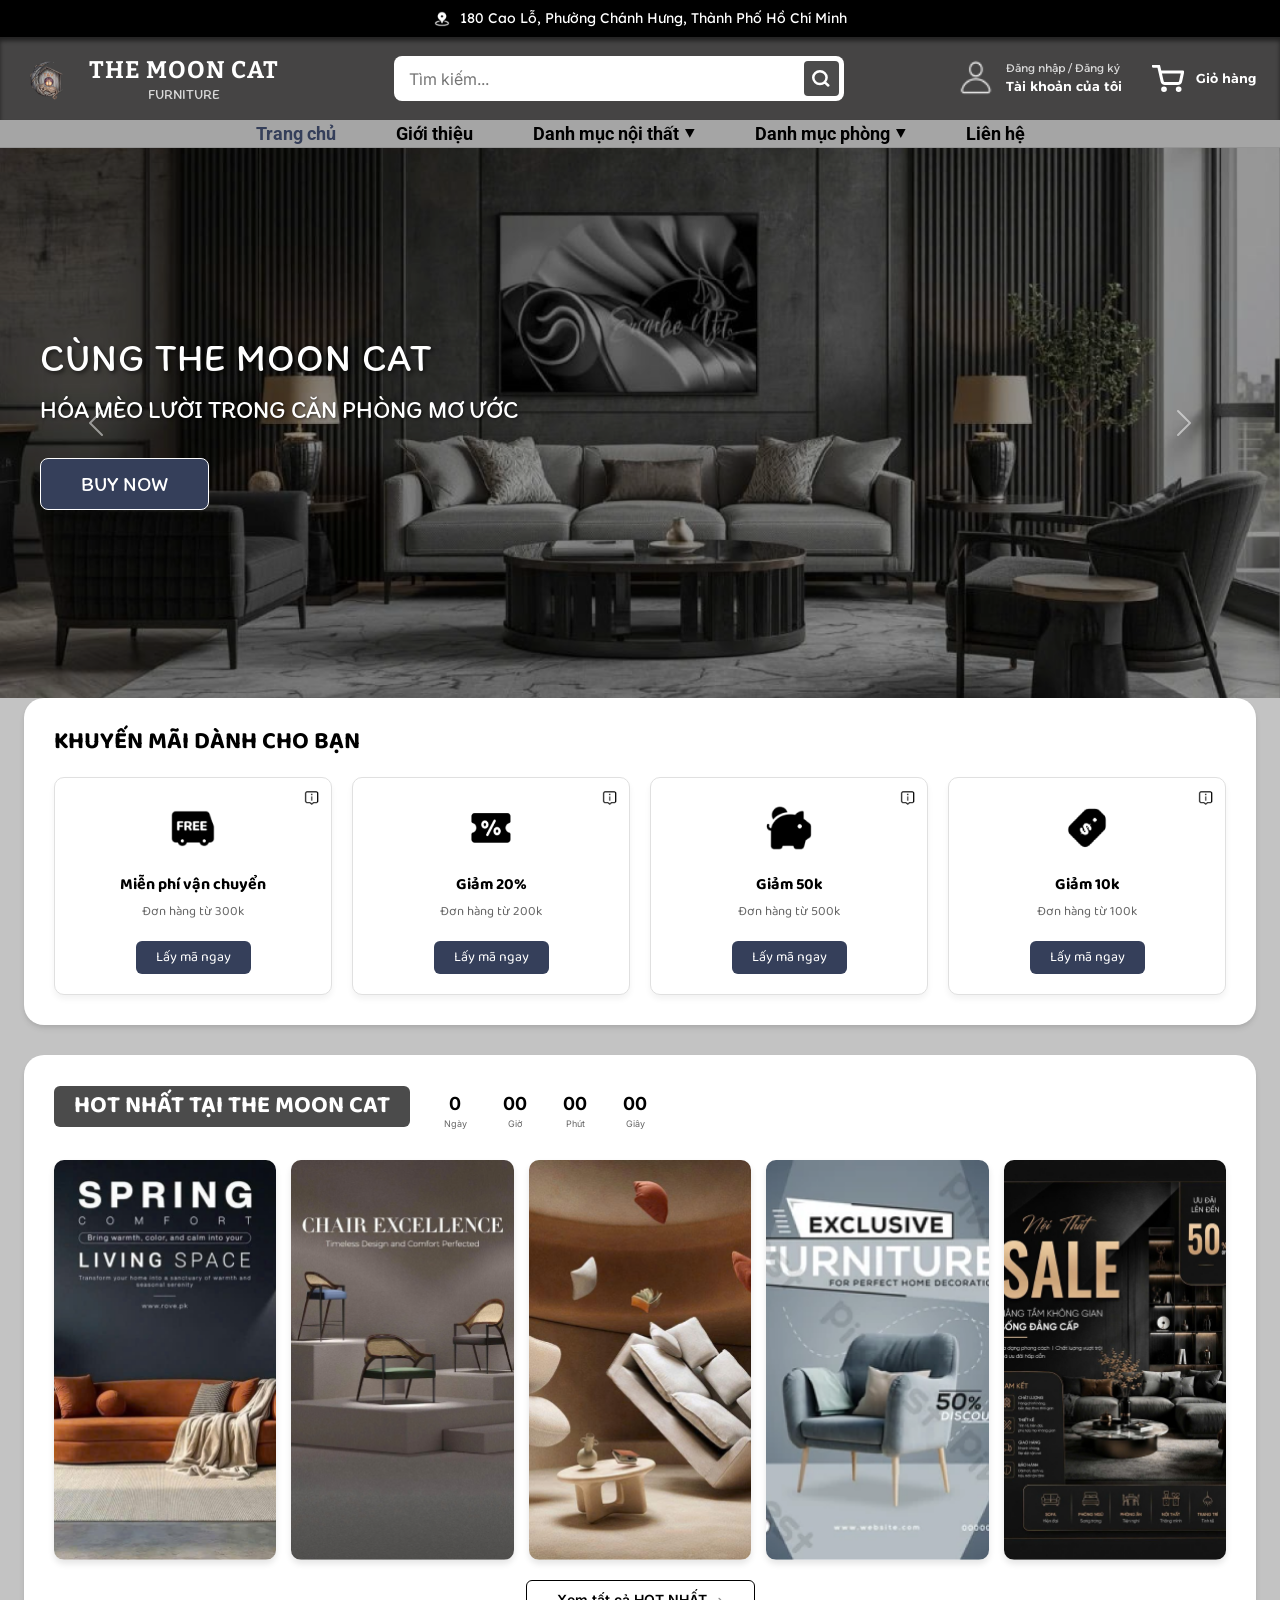
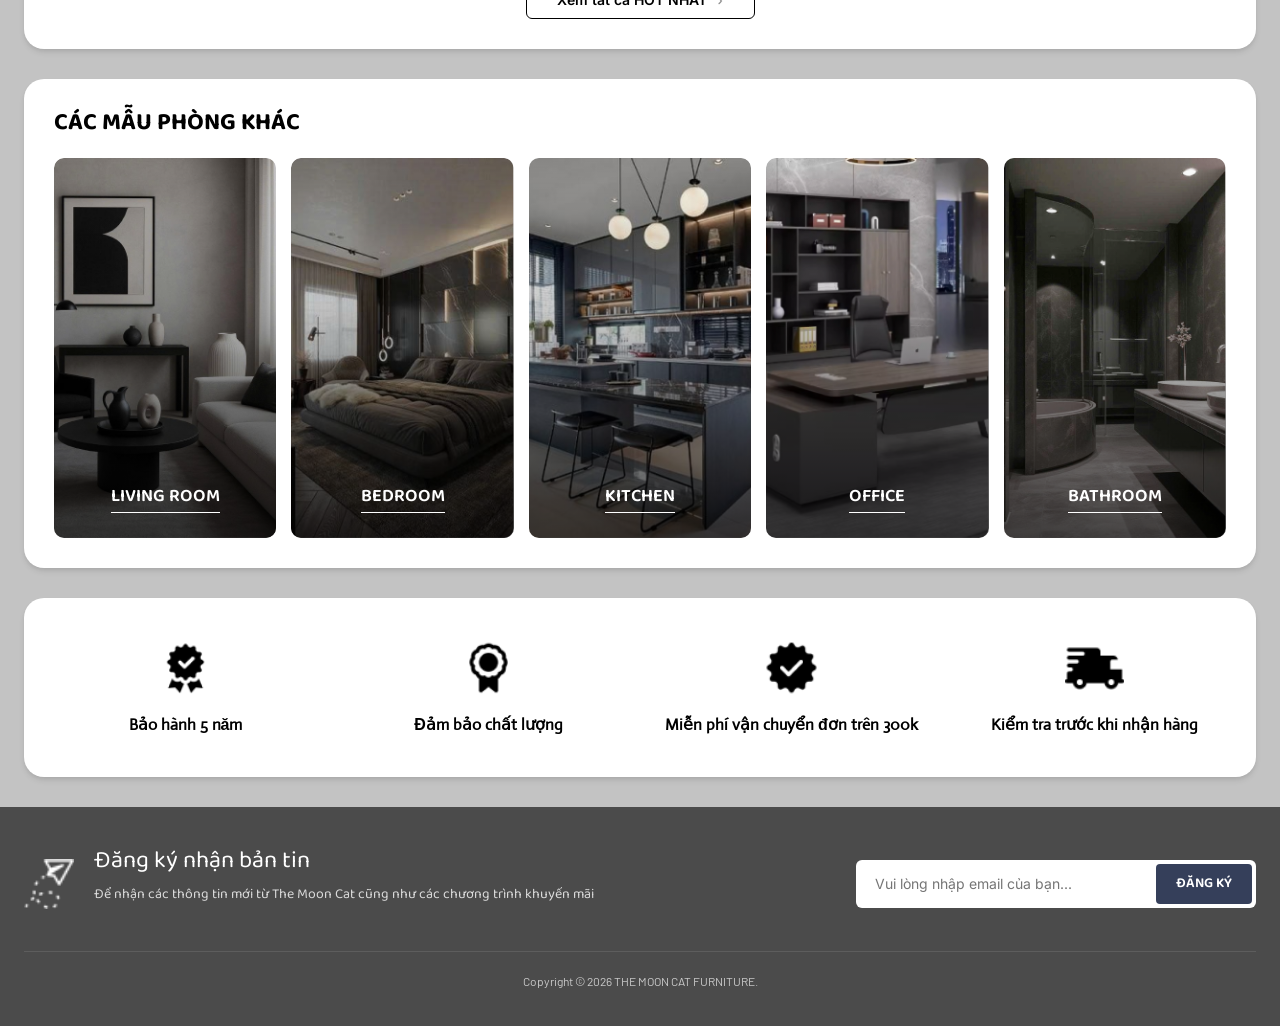
==== commit a5a4805b: "them trinh chieu banner" ====
--- a/index.html
+++ b/index.html
@@ -91,8 +91,8 @@
                                 class="arrow-icon"></a>
                         <ul class="dropdown-menu">
                             <li><a href="livingroom.html">Phòng khách</a></li>
-                            <li><a href="bedroom.html">Phòng ngủ</a></li>
-                            <li><a href="kitchen.html">Phòng bếp</a></li>
+                            <li><a href="livingroom.html">Phòng ngủ</a></li>
+                            <li><a href="livingroom.html">Phòng bếp</a></li>
                         </ul>
                     </li>
                     <li><a href="contactUs.html">Liên hệ</a></li>
@@ -104,15 +104,46 @@
     <!-- Main Content -->
     <main>
         <!-- Hero Banner -->
-        <section class="hero-banner" id="hero-banner">
-            <img src="images/image-34.png" alt="Cozy Living Room Banner" class="hero-img">
-            <div class="hero-overlay">
-                <div class="hero-content">
-                    <h1>CÙNG THE MOON CAT</h1>
-                    <p>HÓA MÈO LƯỜI TRONG CĂN PHÒNG MƠ ƯỚC</p>
-                    <a href="livingroom.html" class="buy-btn">BUY NOW</a>
-                </div>
-            </div>
+        <section id="heroCarousel" class="carousel slide" data-bs-ride="carousel" data-bs-interval="5000">
+            <div class="carousel-inner">
+                <div class="carousel-item active">
+                    <img src="images/image-34.png" class="d-block w-100 hero-img" alt="Banner 1">
+                    <div class="hero-overlay">
+                        <div class="hero-content">
+                            <h1>CÙNG THE MOON CAT</h1>
+                            <p>HÓA MÈO LƯỜI TRONG CĂN PHÒNG MƠ ƯỚC</p>
+                            <a href="livingroom.html" class="buy-btn">BUY NOW</a>
+                        </div>
+                    </div>
+                </div>
+                <div class="carousel-item">
+                    <img src="images/image-4-210.png" class="d-block w-100 hero-img" alt="Banner 2">
+                    <div class="hero-overlay">
+                        <div class="hero-content">
+                            <h1>CÙNG THE MOON CAT</h1>
+                            <p>HÓA MÈO LƯỜI TRONG CĂN PHÒNG MƠ ƯỚC</p>
+                            <a href="livingroom.html" class="buy-btn">BUY NOW</a>
+                        </div>
+                    </div>
+                </div>
+                <div class="carousel-item">
+                    <img src="images/image-4-211.png" class="d-block w-100 hero-img" alt="Banner 3">
+                    <div class="hero-overlay">
+                        <div class="hero-content">
+                            <h1>CÙNG THE MOON CAT</h1>
+                            <p>HÓA MÈO LƯỜI TRONG CĂN PHÒNG MƠ ƯỚC</p>
+                            <a href="livingroom.html" class="buy-btn">BUY NOW</a>
+                        </div>
+                    </div>
+                </div>
+            </div>
+
+            <button class="carousel-control-prev" type="button" data-bs-target="#heroCarousel" data-bs-slide="prev">
+                <span class="carousel-control-prev-icon"></span>
+            </button>
+            <button class="carousel-control-next" type="button" data-bs-target="#heroCarousel" data-bs-slide="next">
+                <span class="carousel-control-next-icon"></span>
+            </button>
         </section>
 
         <div class="container">
--- a/css/desktop.css
+++ b/css/desktop.css
@@ -380,6 +380,17 @@
   font-size: 12px;
   opacity: 0.7;
 }
+  /* Banner */
+.carousel-item img {
+    height: 550px !important;
+    object-fit: cover !important;
+}
+
+.carousel-caption {
+    background: rgba(0, 0, 0, 0.4);
+    padding: 20px;
+    border-radius: 10px;
+}
 
 .hero-banner {
   position: relative;
--- a/css/mobile.css
+++ b/css/mobile.css
@@ -384,6 +384,15 @@
   font-size: 12px;
   opacity: 0.7;
 }
+  /* Banner */
+.carousel-item img {
+    height: 300px !important;
+    object-fit: cover !important;
+}
+
+.carousel-caption {
+    display: none !important;
+}
 
 .hero-banner {
   position: relative;
